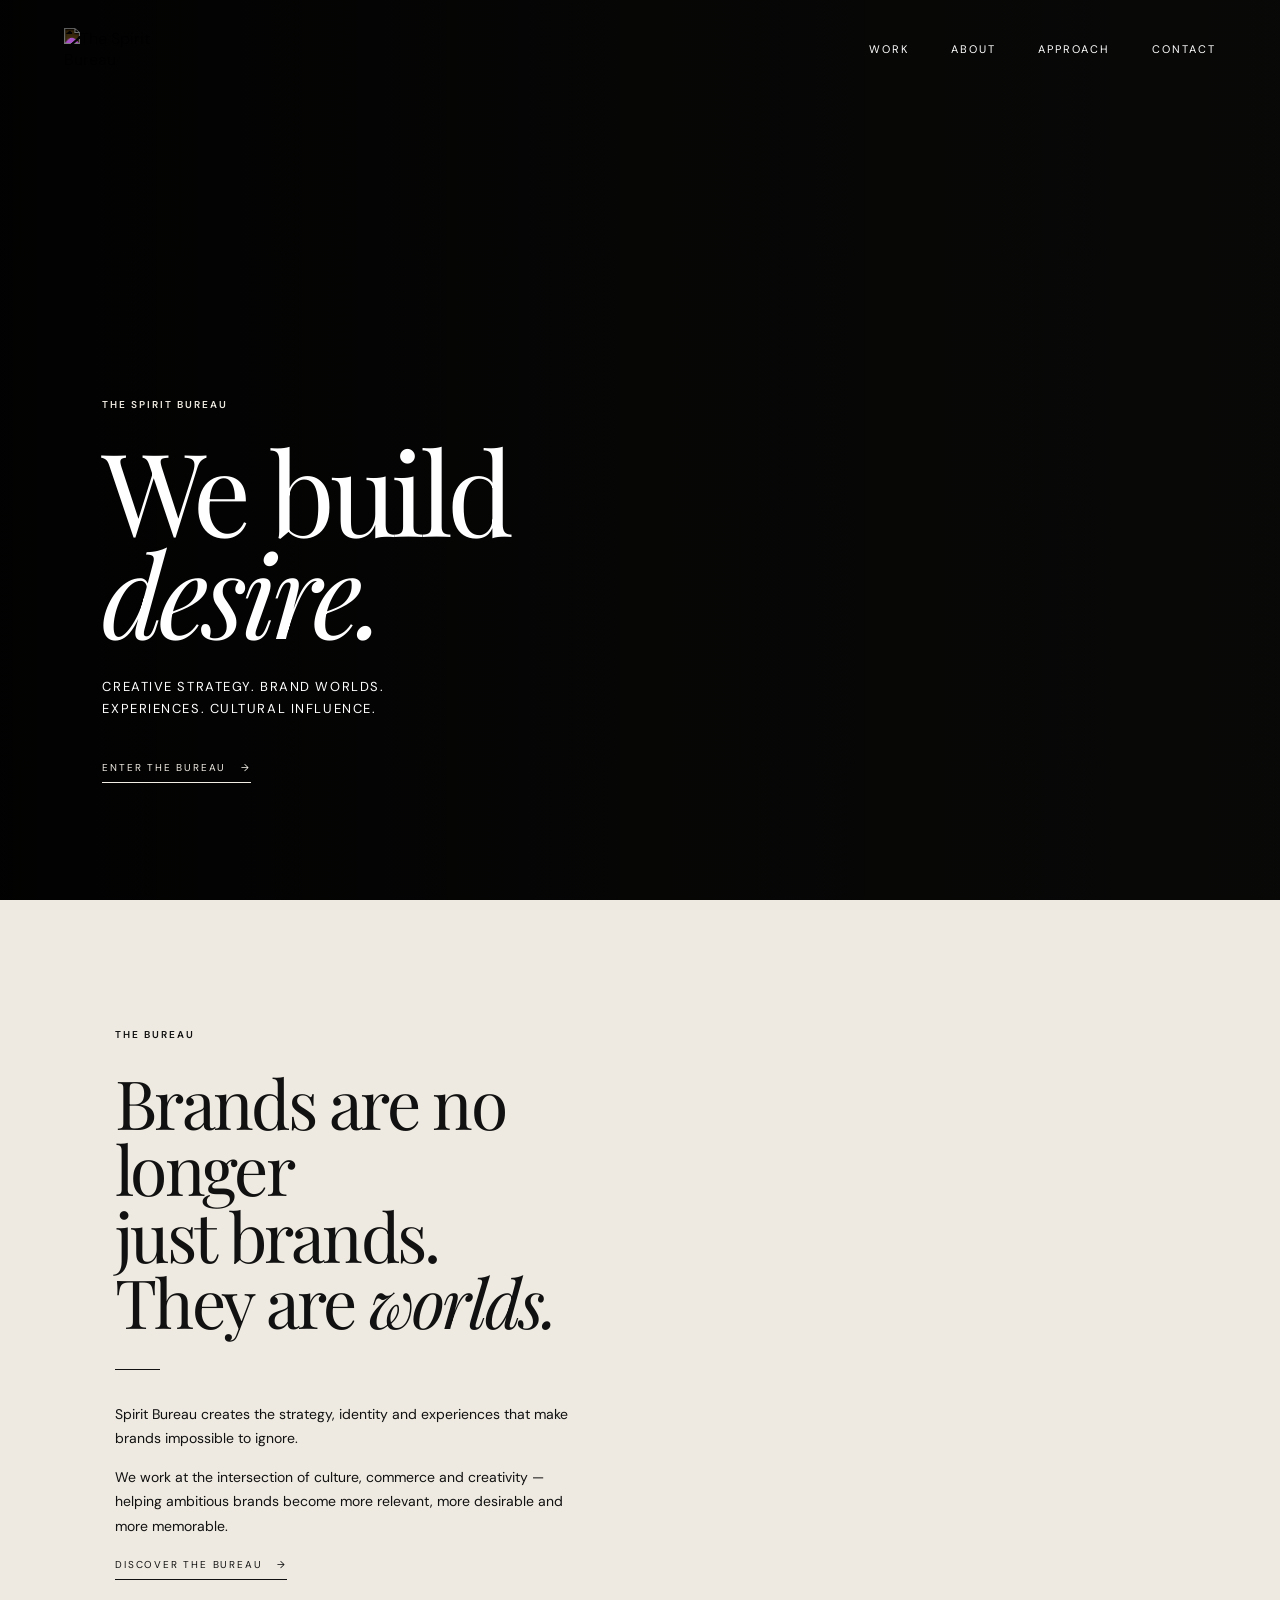
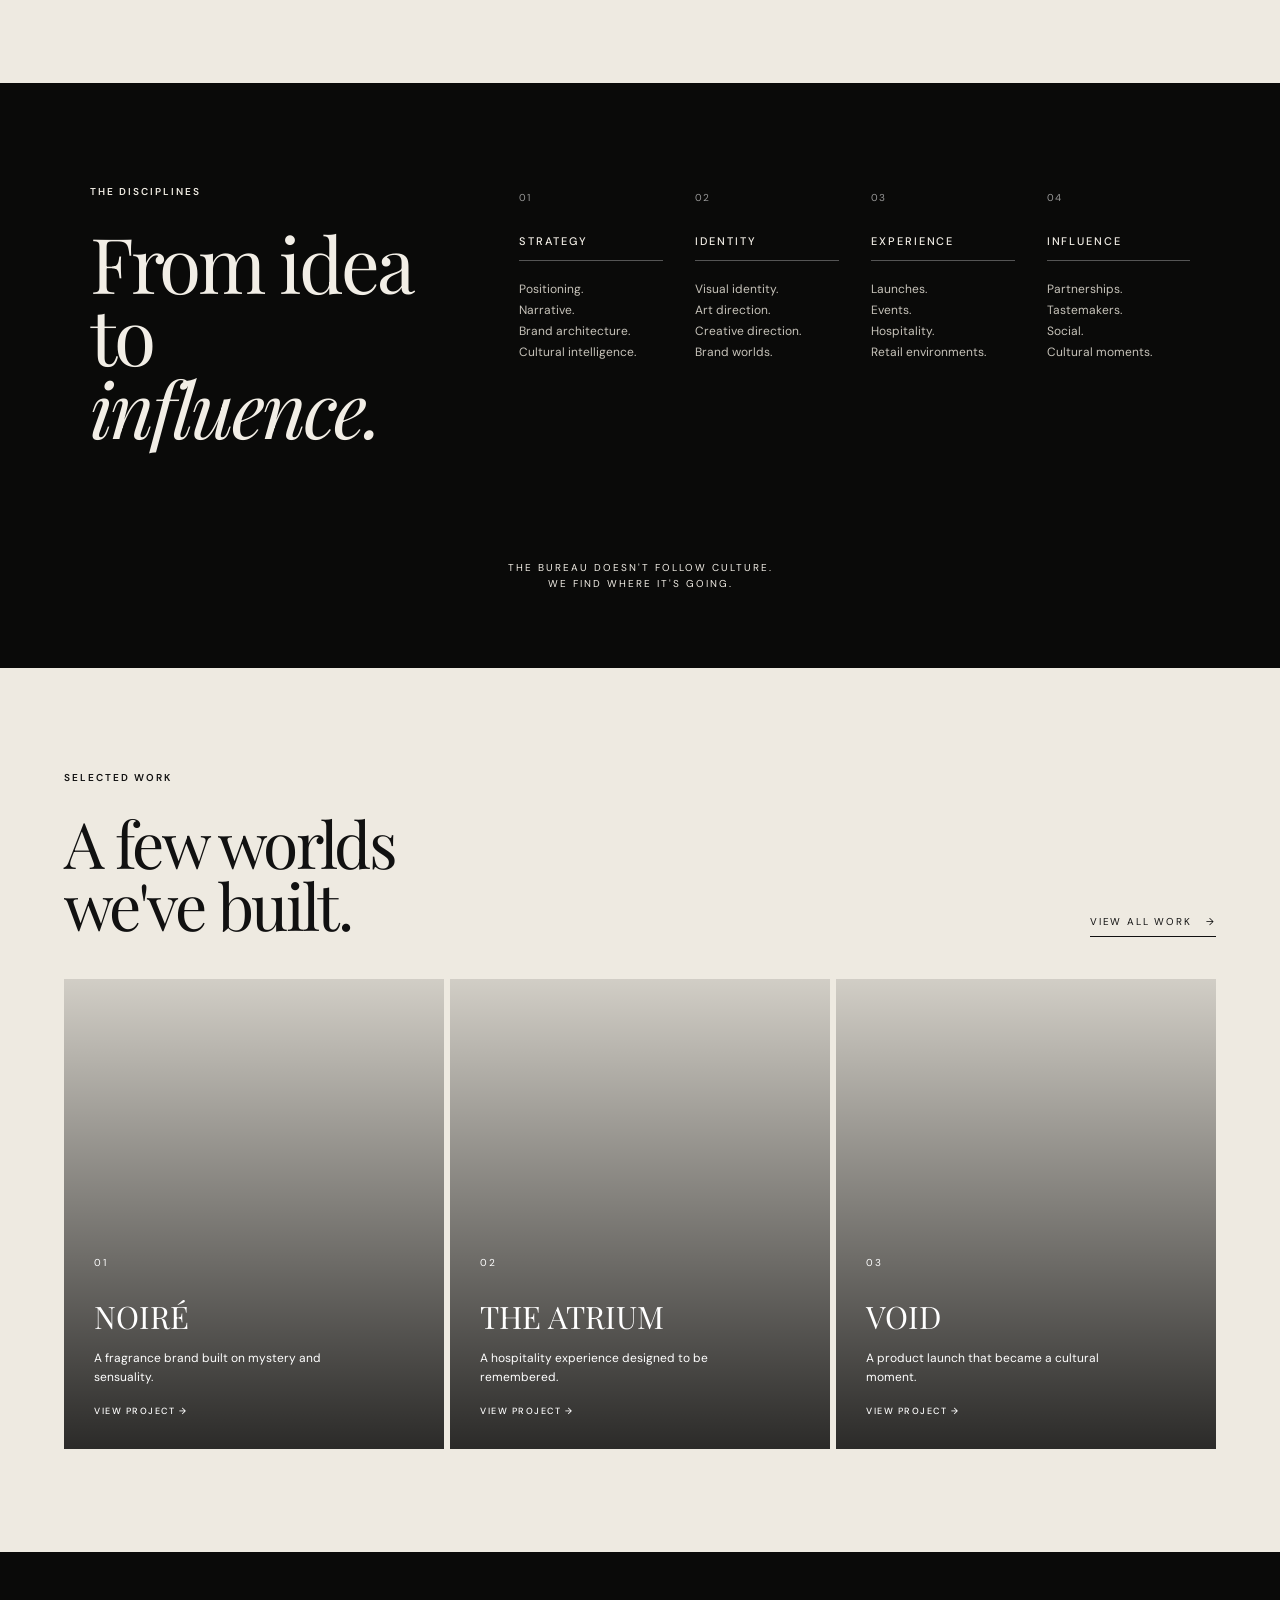
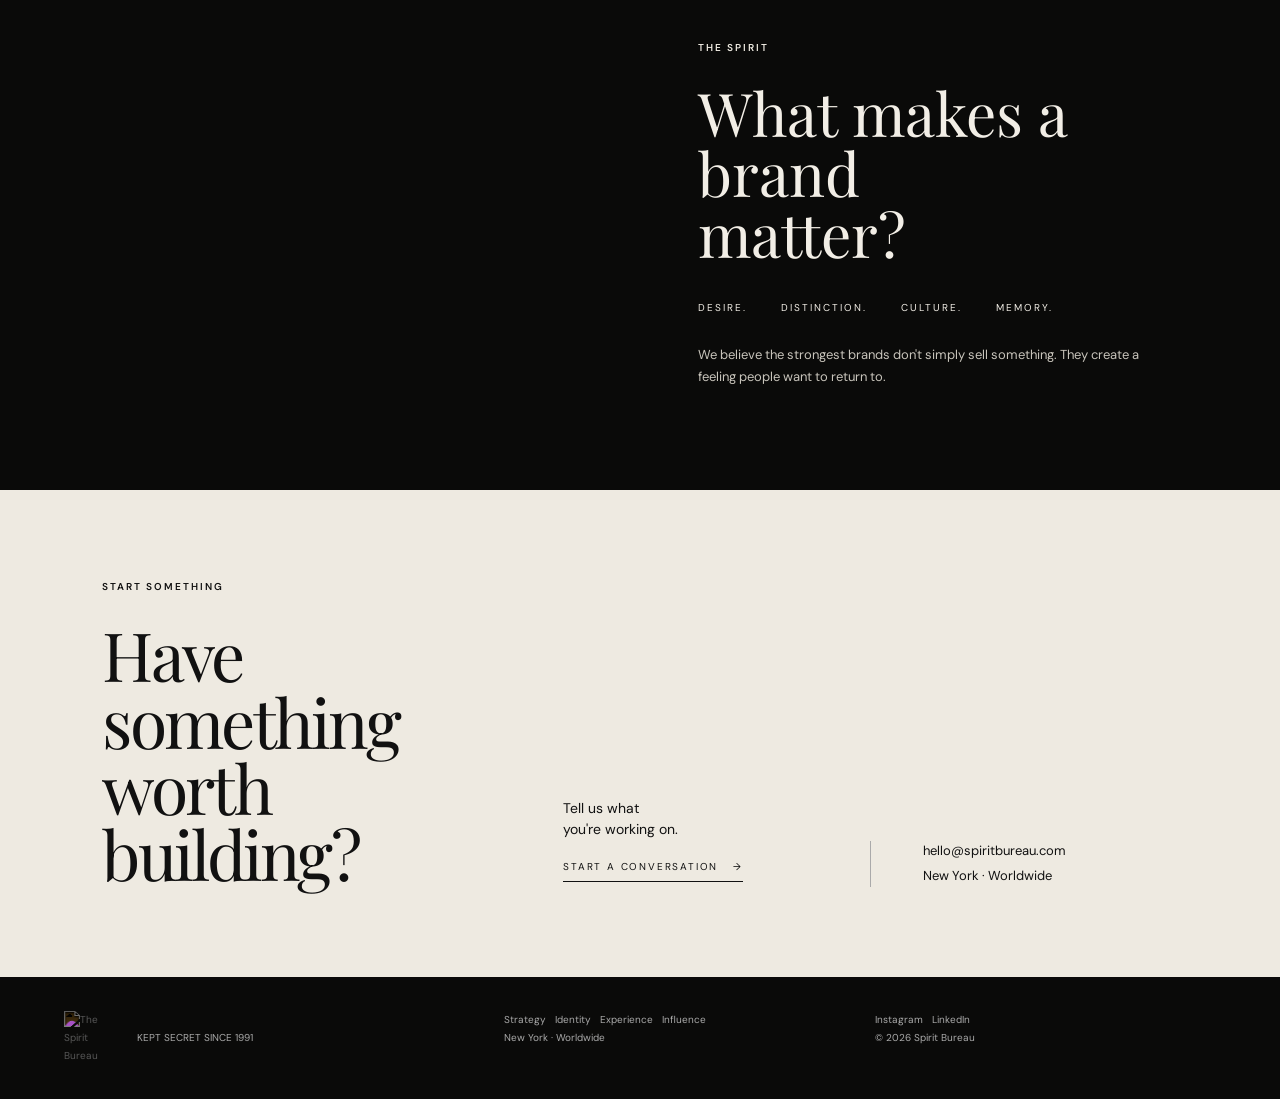
==== index.html @ 43f5c427 "Add files via upload" ====
<!DOCTYPE html>
<html lang="en">
<head>
  <meta charset="UTF-8" />
  <meta name="viewport" content="width=device-width, initial-scale=1.0" />
  <meta name="description" content="The Spirit Bureau — creative strategy, brand worlds, experiences and cultural influence." />
  <title>The Spirit Bureau — We Build Desire</title>
  <link rel="preconnect" href="https://fonts.googleapis.com">
  <link rel="preconnect" href="https://fonts.gstatic.com" crossorigin>
  <link href="https://fonts.googleapis.com/css2?family=DM+Sans:wght@400;500;600&family=Playfair+Display:ital,wght@0,400;0,500;1,400;1,500&display=swap" rel="stylesheet">
  <link rel="stylesheet" href="styles.css" />
</head>
<body>
  <header class="nav">
    <a class="brand" href="#top" aria-label="The Spirit Bureau home">
      <img src="assets/logo.png" alt="The Spirit Bureau" />
    </a>
    <button class="menu-toggle" aria-label="Open menu" aria-expanded="false">MENU</button>
    <nav class="nav-links">
      <a href="#work">WORK</a>
      <a href="#about">ABOUT</a>
      <a href="#approach">APPROACH</a>
      <a href="#contact">CONTACT</a>
    </nav>
  </header>

  <main id="top">
    <section class="hero">
      <div class="hero-image"></div>
      <div class="hero-overlay"></div>
      <div class="hero-content">
        <p class="eyebrow light">THE SPIRIT BUREAU</p>
        <h1>We build<br><em>desire.</em></h1>
        <p class="hero-copy">Creative strategy. Brand worlds.<br>Experiences. Cultural influence.</p>
        <a class="text-link light" href="#about">ENTER THE BUREAU <span>→</span></a>
      </div>
    </section>

    <section id="about" class="split-section cream">
      <div class="split-copy">
        <p class="eyebrow">THE BUREAU</p>
        <h2>Brands are no longer<br>just brands.<br>They are <em>worlds.</em></h2>
        <div class="rule"></div>
        <p>Spirit Bureau creates the strategy, identity and experiences that make brands impossible to ignore.</p>
        <p>We work at the intersection of culture, commerce and creativity — helping ambitious brands become more relevant, more desirable and more memorable.</p>
        <a class="text-link" href="#approach">DISCOVER THE BUREAU <span>→</span></a>
      </div>
      <div class="editorial-image image-chair" role="img" aria-label="Minimal luxury interior"></div>
    </section>

    <section id="approach" class="disciplines dark">
      <div class="discipline-intro">
        <p class="eyebrow light">THE DISCIPLINES</p>
        <h2>From idea<br>to <em>influence.</em></h2>
      </div>
      <div class="discipline-grid">
        <article><span>01</span><h3>STRATEGY</h3><p>Positioning.<br>Narrative.<br>Brand architecture.<br>Cultural intelligence.</p></article>
        <article><span>02</span><h3>IDENTITY</h3><p>Visual identity.<br>Art direction.<br>Creative direction.<br>Brand worlds.</p></article>
        <article><span>03</span><h3>EXPERIENCE</h3><p>Launches.<br>Events.<br>Hospitality.<br>Retail environments.</p></article>
        <article><span>04</span><h3>INFLUENCE</h3><p>Partnerships.<br>Tastemakers.<br>Social.<br>Cultural moments.</p></article>
      </div>
      <p class="discipline-footer">THE BUREAU DOESN'T FOLLOW CULTURE.<br>WE FIND WHERE IT'S GOING.</p>
    </section>

    <section id="work" class="work cream">
      <div class="section-head">
        <div>
          <p class="eyebrow">SELECTED WORK</p>
          <h2>A few worlds<br>we've built.</h2>
        </div>
        <a class="text-link" href="#contact">VIEW ALL WORK <span>→</span></a>
      </div>

      <div class="work-grid">
        <a class="project project-1" href="#contact">
          <div class="project-overlay"></div>
          <div class="project-copy"><span>01</span><h3>NOIRÉ</h3><p>A fragrance brand built on mystery and sensuality.</p><b>VIEW PROJECT →</b></div>
        </a>
        <a class="project project-2" href="#contact">
          <div class="project-overlay"></div>
          <div class="project-copy"><span>02</span><h3>THE ATRIUM</h3><p>A hospitality experience designed to be remembered.</p><b>VIEW PROJECT →</b></div>
        </a>
        <a class="project project-3" href="#contact">
          <div class="project-overlay"></div>
          <div class="project-copy"><span>03</span><h3>VOID</h3><p>A product launch that became a cultural moment.</p><b>VIEW PROJECT →</b></div>
        </a>
      </div>
    </section>

    <section class="spirit dark">
      <div class="spirit-image"></div>
      <div class="spirit-copy">
        <p class="eyebrow light">THE SPIRIT</p>
        <h2>What makes a brand<br>matter?</h2>
        <div class="values"><span>DESIRE.</span><span>DISTINCTION.</span><span>CULTURE.</span><span>MEMORY.</span></div>
        <p>We believe the strongest brands don't simply sell something. They create a feeling people want to return to.</p>
      </div>
    </section>

    <section id="contact" class="contact cream">
      <div>
        <p class="eyebrow">START SOMETHING</p>
        <h2>Have something<br>worth building?</h2>
      </div>
      <div class="contact-middle">
        <p>Tell us what<br>you're working on.</p>
        <a class="text-link" href="mailto:hello@spiritbureau.com">START A CONVERSATION <span>→</span></a>
      </div>
      <div class="contact-details">
        <a href="mailto:hello@spiritbureau.com">hello@spiritbureau.com</a>
        <p>New York · Worldwide</p>
      </div>
    </section>
  </main>

  <footer class="footer dark">
    <div class="footer-brand">
      <img src="assets/logo.png" alt="The Spirit Bureau" />
      <span>KEPT SECRET SINCE 1991</span>
    </div>
    <div>Strategy &nbsp; Identity &nbsp; Experience &nbsp; Influence<br>New York · Worldwide</div>
    <div><a href="#">Instagram</a> &nbsp; <a href="#">LinkedIn</a><br>© 2026 Spirit Bureau</div>
  </footer>

  <script src="script.js"></script>
</body>
</html>
---- styles.css ----
*{box-sizing:border-box}html{scroll-behavior:smooth}body{margin:0;background:#0a0a09;color:#111;font-family:"DM Sans",Arial,sans-serif}a{text-decoration:none;color:inherit}.cream{background:#eeeae1}.dark{background:#0a0a09;color:#f2eee6}.nav{position:absolute;z-index:10;top:0;left:0;width:100%;display:flex;align-items:center;justify-content:space-between;padding:28px 5vw;color:#fff}.brand img{width:94px;height:auto;filter:invert(1);display:block}.nav-links{display:flex;gap:42px;font-size:11px;letter-spacing:.18em}.nav-links a,.text-link{transition:opacity .25s}.nav-links a:hover,.text-link:hover{opacity:.55}.menu-toggle{display:none;background:none;border:0;color:#fff;letter-spacing:.16em}.hero{height:100vh;min-height:680px;position:relative;overflow:hidden;color:#fff}.hero-image{position:absolute;inset:0;background-image:url("https://images.unsplash.com/photo-1515372039744-b8f02a3ae446?auto=format&fit=crop&w=2400&q=85");background-size:cover;background-position:center}.hero-overlay{position:absolute;inset:0;background:linear-gradient(90deg,rgba(0,0,0,.86) 0%,rgba(0,0,0,.48) 43%,rgba(0,0,0,.18) 100%)}.hero-content{position:absolute;left:8%;bottom:13%;max-width:650px}.eyebrow{font-size:10px;letter-spacing:.2em;font-weight:600;margin:0 0 28px}.eyebrow.light{color:#eeeae1}.hero h1{font-family:"Playfair Display",Georgia,serif;font-size:clamp(72px,9vw,142px);line-height:.88;font-weight:400;letter-spacing:-.045em;margin:0 0 34px}.hero h1 em,h2 em{font-style:italic}.hero-copy{font-size:13px;line-height:1.65;letter-spacing:.12em;text-transform:uppercase;margin-bottom:36px}.text-link{display:inline-block;font-size:10px;letter-spacing:.18em;border-bottom:1px solid currentColor;padding-bottom:8px}.text-link span{margin-left:10px}.light{color:#f2eee6}.split-section{display:grid;grid-template-columns:1.08fr .92fr;min-height:680px}.split-copy{padding:10vw 9vw 8vw}.split-copy h2,.section-head h2,.contact h2{font-family:"Playfair Display",Georgia,serif;font-size:clamp(48px,5.3vw,82px);font-weight:400;line-height:.98;letter-spacing:-.04em;margin:0 0 34px}.split-copy p:not(.eyebrow){max-width:500px;font-size:14px;line-height:1.75}.rule{width:45px;height:1px;background:#111;margin:32px 0}.editorial-image{min-height:500px}.image-chair{background:url("https://images.unsplash.com/photo-1538688525198-9b88f6f53126?auto=format&fit=crop&w=1800&q=85") center/cover}.disciplines{padding:8vw 7vw 6vw;display:grid;grid-template-columns:1.05fr 2fr;gap:6vw}.discipline-intro h2{font-family:"Playfair Display",Georgia,serif;font-weight:400;font-size:clamp(52px,6vw,88px);line-height:.94;letter-spacing:-.04em;margin:0}.discipline-grid{display:grid;grid-template-columns:repeat(4,1fr);gap:32px}.discipline-grid article span{font-size:10px;letter-spacing:.15em;color:#999}.discipline-grid h3{font-size:11px;font-weight:500;letter-spacing:.18em;margin:28px 0 18px;padding-bottom:12px;border-bottom:1px solid #555}.discipline-grid p{font-size:12px;line-height:1.75;color:#c7c3ba}.discipline-footer{grid-column:1/-1;text-align:center;font-size:10px;letter-spacing:.2em;line-height:1.6;margin:40px 0 0}.work{padding:8vw 5vw}.section-head{display:flex;justify-content:space-between;align-items:flex-end;margin-bottom:42px}.section-head h2{font-size:clamp(48px,5vw,76px);margin:0}.work-grid{display:grid;grid-template-columns:repeat(3,1fr);gap:6px}.project{height:470px;position:relative;overflow:hidden;background-size:cover;background-position:center;color:#fff}.project-1{background-image:url("https://images.unsplash.com/photo-1547887538-e3a2f32cb1cc?auto=format&fit=crop&w=1600&q=85")}.project-2{background-image:url("https://images.unsplash.com/photo-1600607687920-4e2a09cf159d?auto=format&fit=crop&w=1600&q=85")}.project-3{background-image:url("https://images.unsplash.com/photo-1542291026-7eec264c27ff?auto=format&fit=crop&w=1600&q=85")}.project-overlay{position:absolute;inset:0;background:linear-gradient(180deg,rgba(0,0,0,.12),rgba(0,0,0,.82));transition:background .35s}.project:hover .project-overlay{background:rgba(0,0,0,.58)}.project-copy{position:absolute;inset:auto 30px 30px}.project-copy span{font-size:10px;letter-spacing:.15em}.project-copy h3{font-family:"Playfair Display",Georgia,serif;font-size:31px;font-weight:400;margin:24px 0 8px}.project-copy p{font-size:12px;line-height:1.55;max-width:240px}.project-copy b{font-size:9px;letter-spacing:.17em;font-weight:500}.spirit{position:relative;min-height:510px;overflow:hidden;display:grid;grid-template-columns:1fr 1.15fr;align-items:center}.spirit-image{position:absolute;inset:0 55% 0 0;background:url("https://images.unsplash.com/photo-1506794778202-cad84cf45f1d?auto=format&fit=crop&w=1500&q=85") center/cover;filter:grayscale(1)}.spirit-copy{grid-column:2;padding:7vw 8vw}.spirit-copy h2{font-family:"Playfair Display",Georgia,serif;font-weight:400;font-size:clamp(44px,4.7vw,72px);line-height:1;margin:0 0 38px}.values{display:flex;gap:34px;flex-wrap:wrap;font-size:10px;letter-spacing:.2em;margin-bottom:30px}.spirit-copy>p:last-child{font-size:13px;line-height:1.7;max-width:600px;color:#c8c4bb}.contact{display:grid;grid-template-columns:1.25fr .75fr 1fr;gap:6vw;padding:7vw 8vw;align-items:end}.contact h2{margin:0}.contact-middle{padding-bottom:5px}.contact-middle p{font-size:14px;line-height:1.5}.contact-details{border-left:1px solid #aaa;padding-left:4vw;font-size:13px;line-height:1.6}.contact-details p{margin:4px 0 0}.footer{padding:34px 5vw;display:grid;grid-template-columns:1.2fr 1fr 1fr;gap:30px;font-size:10px;line-height:1.8;color:#aaa}.footer-brand{display:flex;align-items:center;gap:18px}.footer-brand img{width:55px;filter:invert(1)}.footer a{color:#aaa}.menu-toggle{cursor:pointer}@media(max-width:900px){.nav{padding:20px 6vw}.nav-links{display:none;position:absolute;top:76px;right:6vw;flex-direction:column;gap:22px;background:#0a0a09;padding:24px 28px}.nav-links.open{display:flex}.menu-toggle{display:block}.split-section{grid-template-columns:1fr}.editorial-image{min-height:480px}.disciplines{grid-template-columns:1fr}.discipline-grid{grid-template-columns:repeat(2,1fr)}.work-grid{grid-template-columns:1fr}.project{height:520px}.spirit{grid-template-columns:1fr;min-height:650px}.spirit-image{inset:0;opacity:.35}.spirit-copy{grid-column:1;position:relative;padding:14vw 8vw}.contact{grid-template-columns:1fr;gap:36px}.contact-details{border-left:0;border-top:1px solid #aaa;padding:24px 0 0}.footer{grid-template-columns:1fr}.footer-brand{margin-bottom:10px}}@media(max-width:560px){.hero{min-height:650px}.hero-content{left:7%;right:7%;bottom:10%}.hero h1{font-size:68px}.split-copy,.work,.disciplines,.contact{padding-left:7%;padding-right:7%}.discipline-grid{grid-template-columns:1fr 1fr;gap:20px}.values{gap:18px}.section-head{display:block}.section-head .text-link{margin-top:25px}}
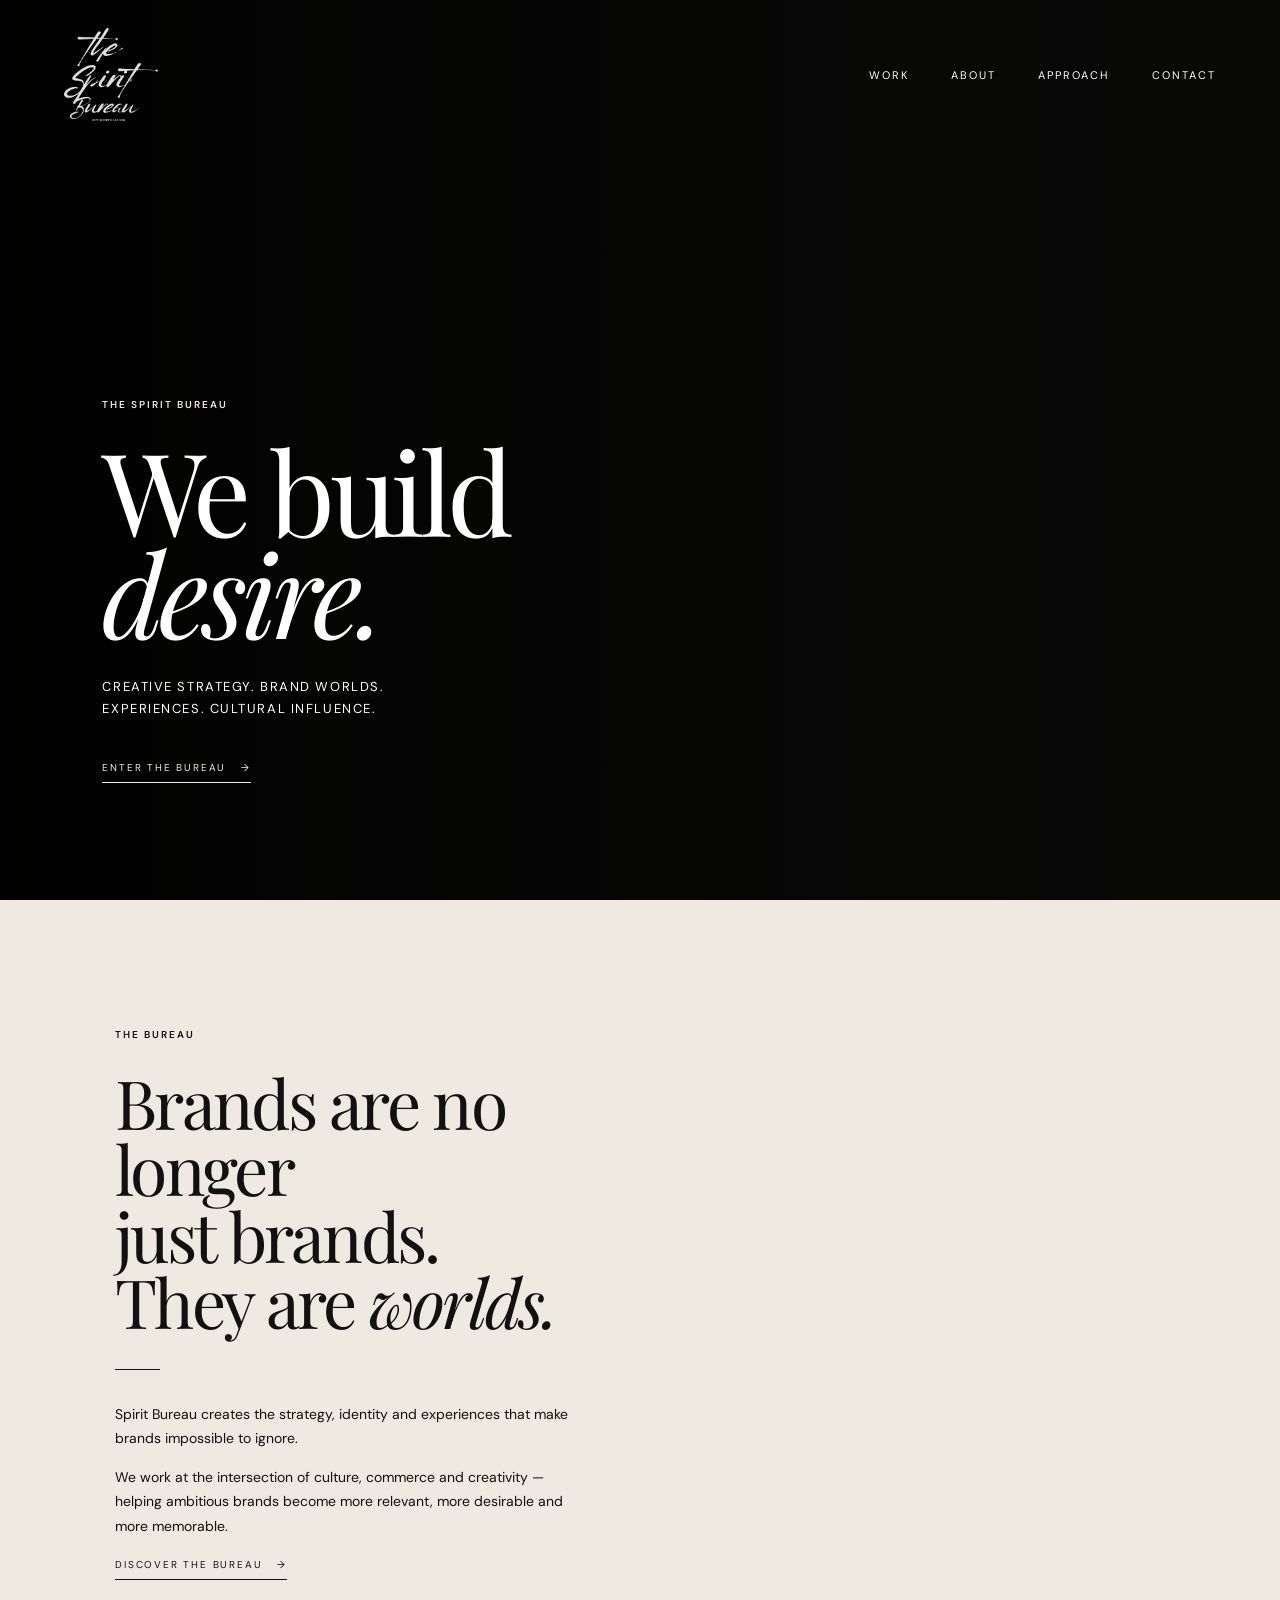
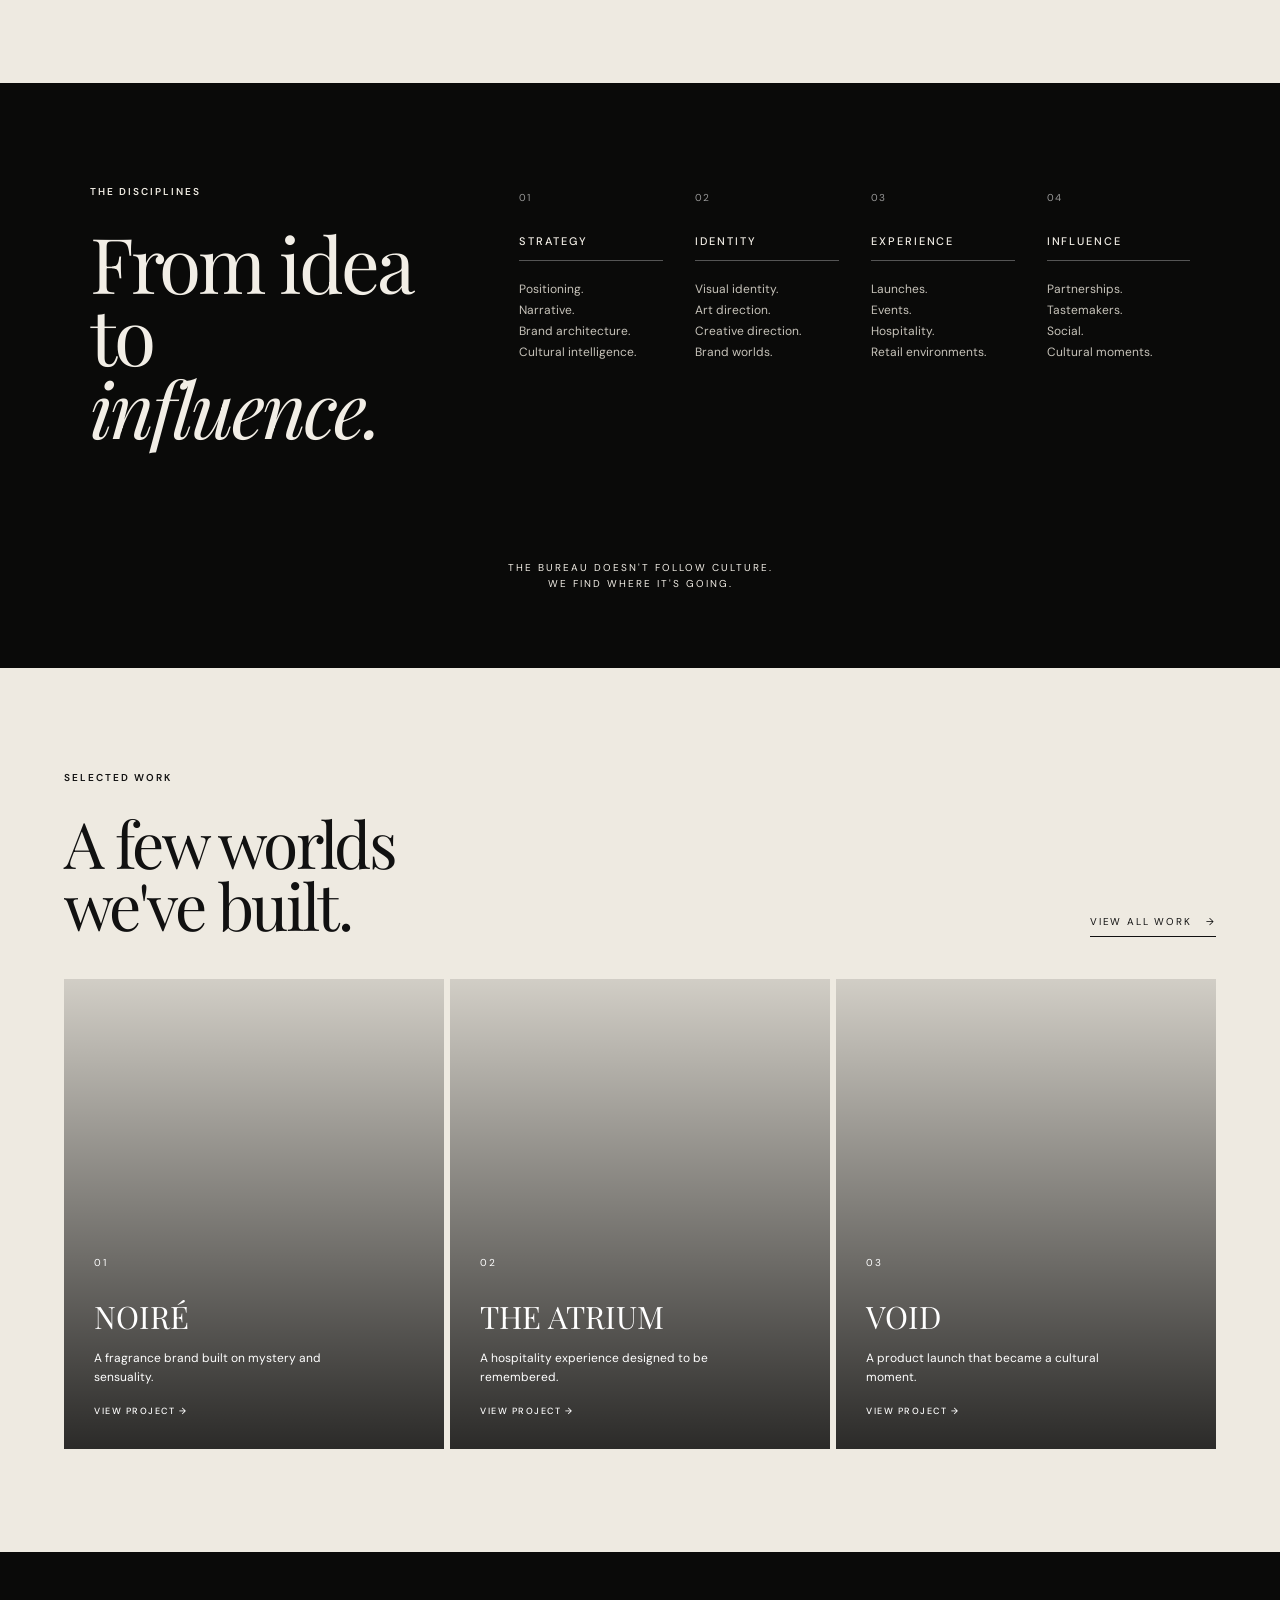
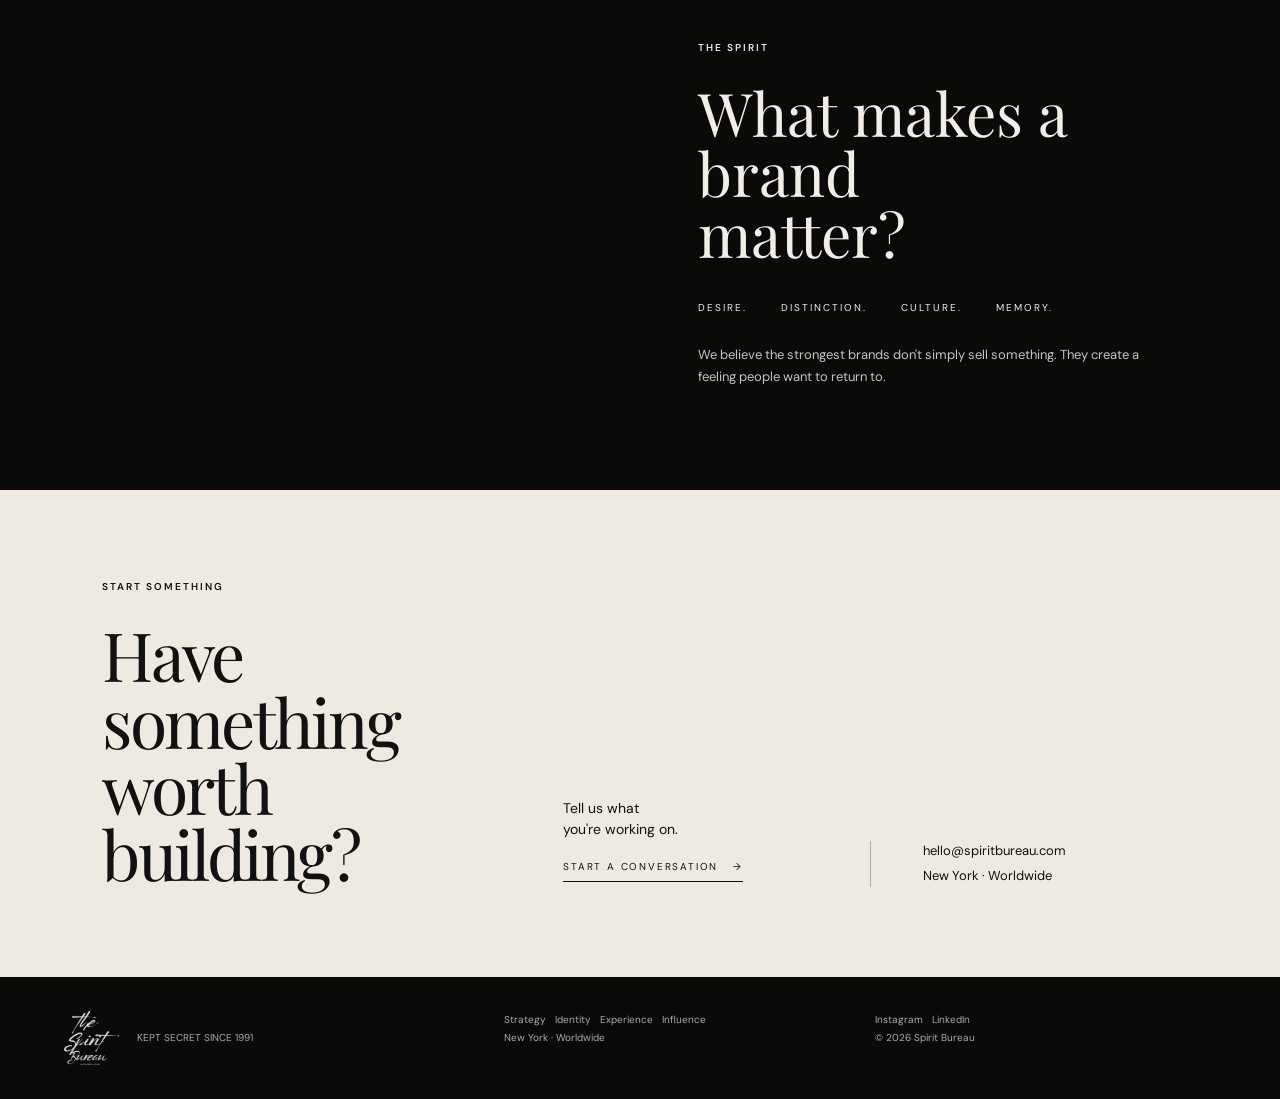
==== commit 328798e3: "Add files via upload" ====
--- a/index.html
+++ b/index.html
@@ -13,7 +13,7 @@
 <body>
   <header class="nav">
     <a class="brand" href="#top" aria-label="The Spirit Bureau home">
-      <img src="assets/logo.png" alt="The Spirit Bureau" />
+      <img src="logo.png" alt="The Spirit Bureau" />
     </a>
     <button class="menu-toggle" aria-label="Open menu" aria-expanded="false">MENU</button>
     <nav class="nav-links">
@@ -115,7 +115,7 @@
 
   <footer class="footer dark">
     <div class="footer-brand">
-      <img src="assets/logo.png" alt="The Spirit Bureau" />
+      <img src="logo.png" alt="The Spirit Bureau" />
       <span>KEPT SECRET SINCE 1991</span>
     </div>
     <div>Strategy &nbsp; Identity &nbsp; Experience &nbsp; Influence<br>New York · Worldwide</div>
--- a/styles.css
+++ b/styles.css
@@ -1 +1 @@
-*{box-sizing:border-box}html{scroll-behavior:smooth}body{margin:0;background:#0a0a09;color:#111;font-family:"DM Sans",Arial,sans-serif}a{text-decoration:none;color:inherit}.cream{background:#eeeae1}.dark{background:#0a0a09;color:#f2eee6}.nav{position:absolute;z-index:10;top:0;left:0;width:100%;display:flex;align-items:center;justify-content:space-between;padding:28px 5vw;color:#fff}.brand img{width:94px;height:auto;filter:invert(1);display:block}.nav-links{display:flex;gap:42px;font-size:11px;letter-spacing:.18em}.nav-links a,.text-link{transition:opacity .25s}.nav-links a:hover,.text-link:hover{opacity:.55}.menu-toggle{display:none;background:none;border:0;color:#fff;letter-spacing:.16em}.hero{height:100vh;min-height:680px;position:relative;overflow:hidden;color:#fff}.hero-image{position:absolute;inset:0;background-image:url("https://images.unsplash.com/photo-1515372039744-b8f02a3ae446?auto=format&fit=crop&w=2400&q=85");background-size:cover;background-position:center}.hero-overlay{position:absolute;inset:0;background:linear-gradient(90deg,rgba(0,0,0,.86) 0%,rgba(0,0,0,.48) 43%,rgba(0,0,0,.18) 100%)}.hero-content{position:absolute;left:8%;bottom:13%;max-width:650px}.eyebrow{font-size:10px;letter-spacing:.2em;font-weight:600;margin:0 0 28px}.eyebrow.light{color:#eeeae1}.hero h1{font-family:"Playfair Display",Georgia,serif;font-size:clamp(72px,9vw,142px);line-height:.88;font-weight:400;letter-spacing:-.045em;margin:0 0 34px}.hero h1 em,h2 em{font-style:italic}.hero-copy{font-size:13px;line-height:1.65;letter-spacing:.12em;text-transform:uppercase;margin-bottom:36px}.text-link{display:inline-block;font-size:10px;letter-spacing:.18em;border-bottom:1px solid currentColor;padding-bottom:8px}.text-link span{margin-left:10px}.light{color:#f2eee6}.split-section{display:grid;grid-template-columns:1.08fr .92fr;min-height:680px}.split-copy{padding:10vw 9vw 8vw}.split-copy h2,.section-head h2,.contact h2{font-family:"Playfair Display",Georgia,serif;font-size:clamp(48px,5.3vw,82px);font-weight:400;line-height:.98;letter-spacing:-.04em;margin:0 0 34px}.split-copy p:not(.eyebrow){max-width:500px;font-size:14px;line-height:1.75}.rule{width:45px;height:1px;background:#111;margin:32px 0}.editorial-image{min-height:500px}.image-chair{background:url("https://images.unsplash.com/photo-1538688525198-9b88f6f53126?auto=format&fit=crop&w=1800&q=85") center/cover}.disciplines{padding:8vw 7vw 6vw;display:grid;grid-template-columns:1.05fr 2fr;gap:6vw}.discipline-intro h2{font-family:"Playfair Display",Georgia,serif;font-weight:400;font-size:clamp(52px,6vw,88px);line-height:.94;letter-spacing:-.04em;margin:0}.discipline-grid{display:grid;grid-template-columns:repeat(4,1fr);gap:32px}.discipline-grid article span{font-size:10px;letter-spacing:.15em;color:#999}.discipline-grid h3{font-size:11px;font-weight:500;letter-spacing:.18em;margin:28px 0 18px;padding-bottom:12px;border-bottom:1px solid #555}.discipline-grid p{font-size:12px;line-height:1.75;color:#c7c3ba}.discipline-footer{grid-column:1/-1;text-align:center;font-size:10px;letter-spacing:.2em;line-height:1.6;margin:40px 0 0}.work{padding:8vw 5vw}.section-head{display:flex;justify-content:space-between;align-items:flex-end;margin-bottom:42px}.section-head h2{font-size:clamp(48px,5vw,76px);margin:0}.work-grid{display:grid;grid-template-columns:repeat(3,1fr);gap:6px}.project{height:470px;position:relative;overflow:hidden;background-size:cover;background-position:center;color:#fff}.project-1{background-image:url("https://images.unsplash.com/photo-1547887538-e3a2f32cb1cc?auto=format&fit=crop&w=1600&q=85")}.project-2{background-image:url("https://images.unsplash.com/photo-1600607687920-4e2a09cf159d?auto=format&fit=crop&w=1600&q=85")}.project-3{background-image:url("https://images.unsplash.com/photo-1542291026-7eec264c27ff?auto=format&fit=crop&w=1600&q=85")}.project-overlay{position:absolute;inset:0;background:linear-gradient(180deg,rgba(0,0,0,.12),rgba(0,0,0,.82));transition:background .35s}.project:hover .project-overlay{background:rgba(0,0,0,.58)}.project-copy{position:absolute;inset:auto 30px 30px}.project-copy span{font-size:10px;letter-spacing:.15em}.project-copy h3{font-family:"Playfair Display",Georgia,serif;font-size:31px;font-weight:400;margin:24px 0 8px}.project-copy p{font-size:12px;line-height:1.55;max-width:240px}.project-copy b{font-size:9px;letter-spacing:.17em;font-weight:500}.spirit{position:relative;min-height:510px;overflow:hidden;display:grid;grid-template-columns:1fr 1.15fr;align-items:center}.spirit-image{position:absolute;inset:0 55% 0 0;background:url("https://images.unsplash.com/photo-1506794778202-cad84cf45f1d?auto=format&fit=crop&w=1500&q=85") center/cover;filter:grayscale(1)}.spirit-copy{grid-column:2;padding:7vw 8vw}.spirit-copy h2{font-family:"Playfair Display",Georgia,serif;font-weight:400;font-size:clamp(44px,4.7vw,72px);line-height:1;margin:0 0 38px}.values{display:flex;gap:34px;flex-wrap:wrap;font-size:10px;letter-spacing:.2em;margin-bottom:30px}.spirit-copy>p:last-child{font-size:13px;line-height:1.7;max-width:600px;color:#c8c4bb}.contact{display:grid;grid-template-columns:1.25fr .75fr 1fr;gap:6vw;padding:7vw 8vw;align-items:end}.contact h2{margin:0}.contact-middle{padding-bottom:5px}.contact-middle p{font-size:14px;line-height:1.5}.contact-details{border-left:1px solid #aaa;padding-left:4vw;font-size:13px;line-height:1.6}.contact-details p{margin:4px 0 0}.footer{padding:34px 5vw;display:grid;grid-template-columns:1.2fr 1fr 1fr;gap:30px;font-size:10px;line-height:1.8;color:#aaa}.footer-brand{display:flex;align-items:center;gap:18px}.footer-brand img{width:55px;filter:invert(1)}.footer a{color:#aaa}.menu-toggle{cursor:pointer}@media(max-width:900px){.nav{padding:20px 6vw}.nav-links{display:none;position:absolute;top:76px;right:6vw;flex-direction:column;gap:22px;background:#0a0a09;padding:24px 28px}.nav-links.open{display:flex}.menu-toggle{display:block}.split-section{grid-template-columns:1fr}.editorial-image{min-height:480px}.disciplines{grid-template-columns:1fr}.discipline-grid{grid-template-columns:repeat(2,1fr)}.work-grid{grid-template-columns:1fr}.project{height:520px}.spirit{grid-template-columns:1fr;min-height:650px}.spirit-image{inset:0;opacity:.35}.spirit-copy{grid-column:1;position:relative;padding:14vw 8vw}.contact{grid-template-columns:1fr;gap:36px}.contact-details{border-left:0;border-top:1px solid #aaa;padding:24px 0 0}.footer{grid-template-columns:1fr}.footer-brand{margin-bottom:10px}}@media(max-width:560px){.hero{min-height:650px}.hero-content{left:7%;right:7%;bottom:10%}.hero h1{font-size:68px}.split-copy,.work,.disciplines,.contact{padding-left:7%;padding-right:7%}.discipline-grid{grid-template-columns:1fr 1fr;gap:20px}.values{gap:18px}.section-head{display:block}.section-head .text-link{margin-top:25px}}
+*{box-sizing:border-box}html{scroll-behavior:smooth}body{margin:0;background:#0a0a09;color:#111;font-family:"DM Sans",Arial,sans-serif}a{text-decoration:none;color:inherit}.cream{background:#eeeae1}.dark{background:#0a0a09;color:#f2eee6}.nav{position:absolute;z-index:10;top:0;left:0;width:100%;display:flex;align-items:center;justify-content:space-between;padding:28px 5vw;color:#fff}.brand img{width:94px;height:auto;filter:invert(1);display:block}.nav-links{display:flex;gap:42px;font-size:11px;letter-spacing:.18em}.nav-links a,.text-link{transition:opacity .25s}.nav-links a:hover,.text-link:hover{opacity:.55}.menu-toggle{display:none;background:none;border:0;color:#fff;letter-spacing:.16em}.hero{height:100vh;min-height:680px;position:relative;overflow:hidden;color:#fff}.hero-image{position:absolute;inset:0;background-image:url("assets/hero.jpg");background-size:cover;background-position:center}.hero-overlay{position:absolute;inset:0;background:linear-gradient(90deg,rgba(0,0,0,.86) 0%,rgba(0,0,0,.48) 43%,rgba(0,0,0,.18) 100%)}.hero-content{position:absolute;left:8%;bottom:13%;max-width:650px}.eyebrow{font-size:10px;letter-spacing:.2em;font-weight:600;margin:0 0 28px}.eyebrow.light{color:#eeeae1}.hero h1{font-family:"Playfair Display",Georgia,serif;font-size:clamp(72px,9vw,142px);line-height:.88;font-weight:400;letter-spacing:-.045em;margin:0 0 34px}.hero h1 em,h2 em{font-style:italic}.hero-copy{font-size:13px;line-height:1.65;letter-spacing:.12em;text-transform:uppercase;margin-bottom:36px}.text-link{display:inline-block;font-size:10px;letter-spacing:.18em;border-bottom:1px solid currentColor;padding-bottom:8px}.text-link span{margin-left:10px}.light{color:#f2eee6}.split-section{display:grid;grid-template-columns:1.08fr .92fr;min-height:680px}.split-copy{padding:10vw 9vw 8vw}.split-copy h2,.section-head h2,.contact h2{font-family:"Playfair Display",Georgia,serif;font-size:clamp(48px,5.3vw,82px);font-weight:400;line-height:.98;letter-spacing:-.04em;margin:0 0 34px}.split-copy p:not(.eyebrow){max-width:500px;font-size:14px;line-height:1.75}.rule{width:45px;height:1px;background:#111;margin:32px 0}.editorial-image{min-height:500px}.image-chair{background:url("assets/chair.jpg") center/cover}.disciplines{padding:8vw 7vw 6vw;display:grid;grid-template-columns:1.05fr 2fr;gap:6vw}.discipline-intro h2{font-family:"Playfair Display",Georgia,serif;font-weight:400;font-size:clamp(52px,6vw,88px);line-height:.94;letter-spacing:-.04em;margin:0}.discipline-grid{display:grid;grid-template-columns:repeat(4,1fr);gap:32px}.discipline-grid article span{font-size:10px;letter-spacing:.15em;color:#999}.discipline-grid h3{font-size:11px;font-weight:500;letter-spacing:.18em;margin:28px 0 18px;padding-bottom:12px;border-bottom:1px solid #555}.discipline-grid p{font-size:12px;line-height:1.75;color:#c7c3ba}.discipline-footer{grid-column:1/-1;text-align:center;font-size:10px;letter-spacing:.2em;line-height:1.6;margin:40px 0 0}.work{padding:8vw 5vw}.section-head{display:flex;justify-content:space-between;align-items:flex-end;margin-bottom:42px}.section-head h2{font-size:clamp(48px,5vw,76px);margin:0}.work-grid{display:grid;grid-template-columns:repeat(3,1fr);gap:6px}.project{height:470px;position:relative;overflow:hidden;background-size:cover;background-position:center;color:#fff}.project-1{background-image:url("assets/noire.jpg")}.project-2{background-image:url("assets/atrium.jpg")}.project-3{background-image:url("assets/void.jpg")}.project-overlay{position:absolute;inset:0;background:linear-gradient(180deg,rgba(0,0,0,.12),rgba(0,0,0,.82));transition:background .35s}.project:hover .project-overlay{background:rgba(0,0,0,.58)}.project-copy{position:absolute;inset:auto 30px 30px}.project-copy span{font-size:10px;letter-spacing:.15em}.project-copy h3{font-family:"Playfair Display",Georgia,serif;font-size:31px;font-weight:400;margin:24px 0 8px}.project-copy p{font-size:12px;line-height:1.55;max-width:240px}.project-copy b{font-size:9px;letter-spacing:.17em;font-weight:500}.spirit{position:relative;min-height:510px;overflow:hidden;display:grid;grid-template-columns:1fr 1.15fr;align-items:center}.spirit-image{position:absolute;inset:0 55% 0 0;background:url("assets/spirit.jpg") center/cover;filter:grayscale(1)}.spirit-copy{grid-column:2;padding:7vw 8vw}.spirit-copy h2{font-family:"Playfair Display",Georgia,serif;font-weight:400;font-size:clamp(44px,4.7vw,72px);line-height:1;margin:0 0 38px}.values{display:flex;gap:34px;flex-wrap:wrap;font-size:10px;letter-spacing:.2em;margin-bottom:30px}.spirit-copy>p:last-child{font-size:13px;line-height:1.7;max-width:600px;color:#c8c4bb}.contact{display:grid;grid-template-columns:1.25fr .75fr 1fr;gap:6vw;padding:7vw 8vw;align-items:end}.contact h2{margin:0}.contact-middle{padding-bottom:5px}.contact-middle p{font-size:14px;line-height:1.5}.contact-details{border-left:1px solid #aaa;padding-left:4vw;font-size:13px;line-height:1.6}.contact-details p{margin:4px 0 0}.footer{padding:34px 5vw;display:grid;grid-template-columns:1.2fr 1fr 1fr;gap:30px;font-size:10px;line-height:1.8;color:#aaa}.footer-brand{display:flex;align-items:center;gap:18px}.footer-brand img{width:55px;filter:invert(1)}.footer a{color:#aaa}.menu-toggle{cursor:pointer}@media(max-width:900px){.nav{padding:20px 6vw}.nav-links{display:none;position:absolute;top:76px;right:6vw;flex-direction:column;gap:22px;background:#0a0a09;padding:24px 28px}.nav-links.open{display:flex}.menu-toggle{display:block}.split-section{grid-template-columns:1fr}.editorial-image{min-height:480px}.disciplines{grid-template-columns:1fr}.discipline-grid{grid-template-columns:repeat(2,1fr)}.work-grid{grid-template-columns:1fr}.project{height:520px}.spirit{grid-template-columns:1fr;min-height:650px}.spirit-image{inset:0;opacity:.35}.spirit-copy{grid-column:1;position:relative;padding:14vw 8vw}.contact{grid-template-columns:1fr;gap:36px}.contact-details{border-left:0;border-top:1px solid #aaa;padding:24px 0 0}.footer{grid-template-columns:1fr}.footer-brand{margin-bottom:10px}}@media(max-width:560px){.hero{min-height:650px}.hero-content{left:7%;right:7%;bottom:10%}.hero h1{font-size:68px}.split-copy,.work,.disciplines,.contact{padding-left:7%;padding-right:7%}.discipline-grid{grid-template-columns:1fr 1fr;gap:20px}.values{gap:18px}.section-head{display:block}.section-head .text-link{margin-top:25px}}
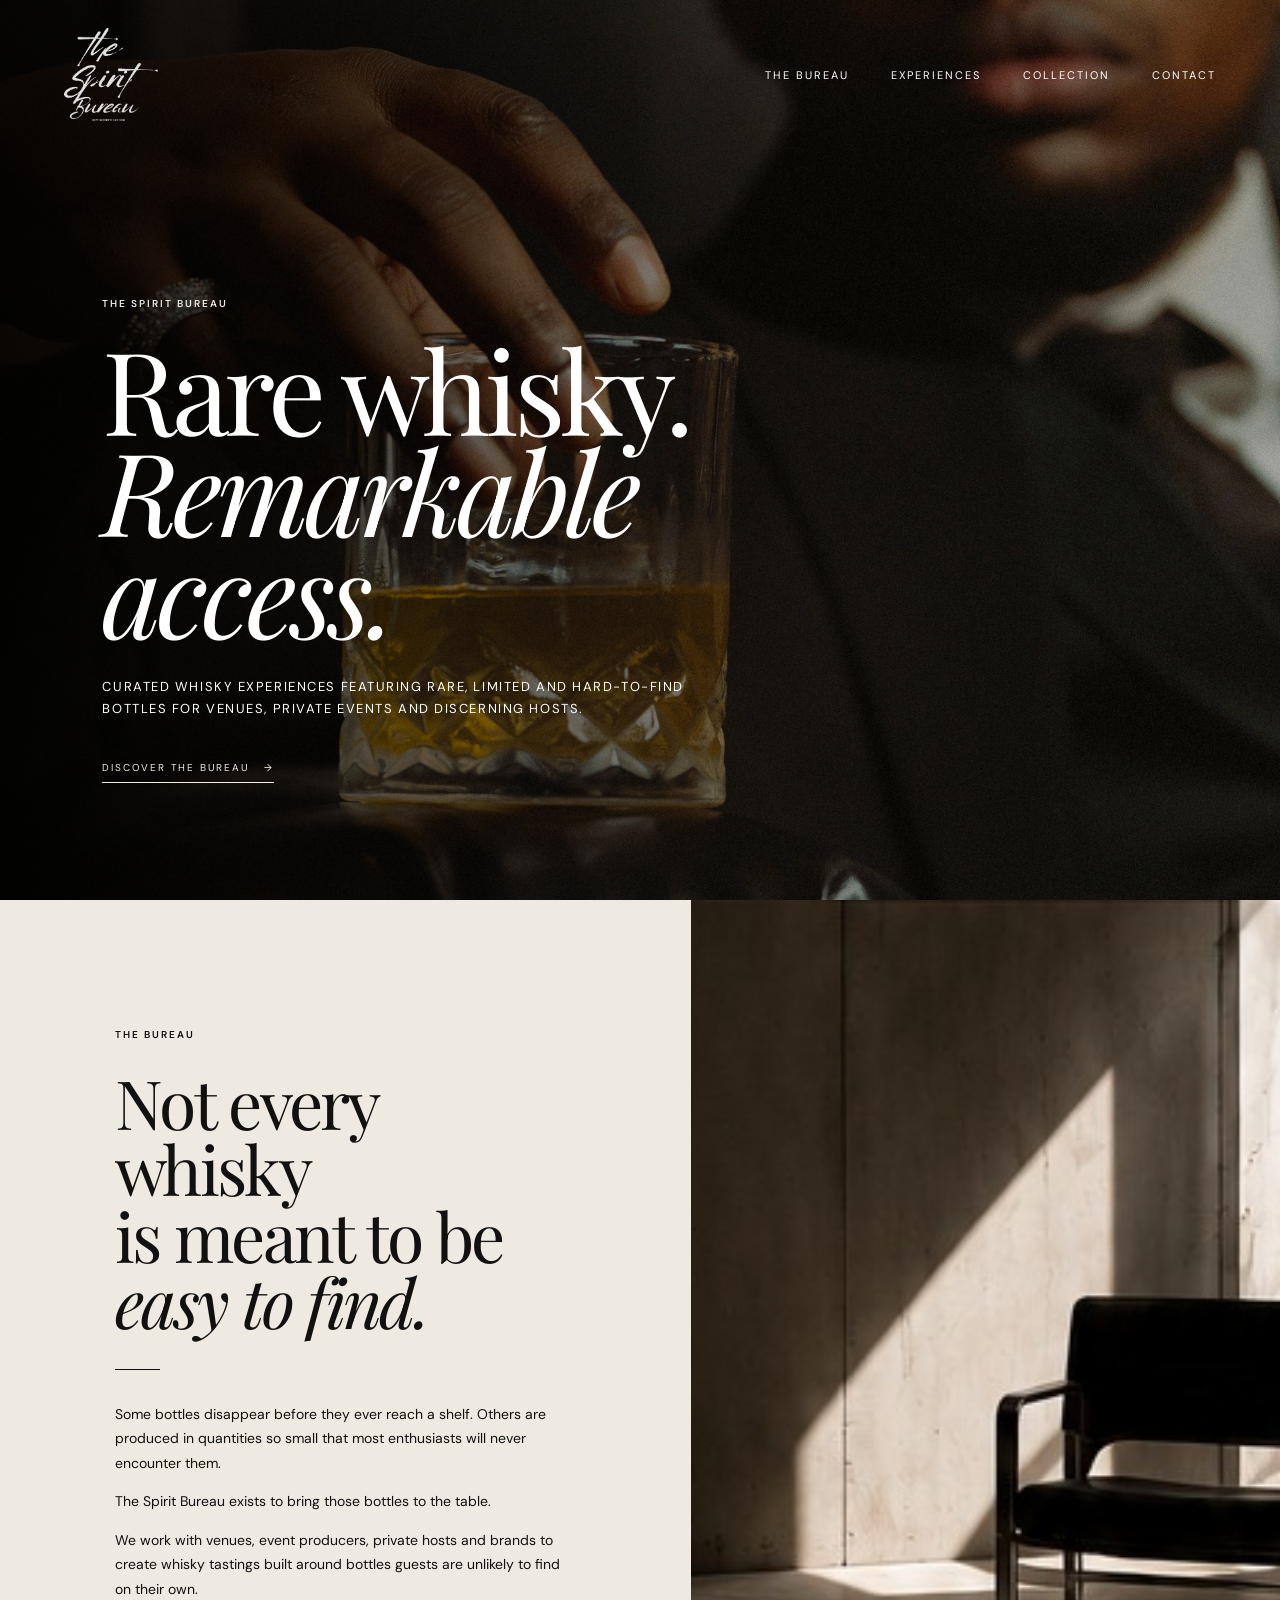
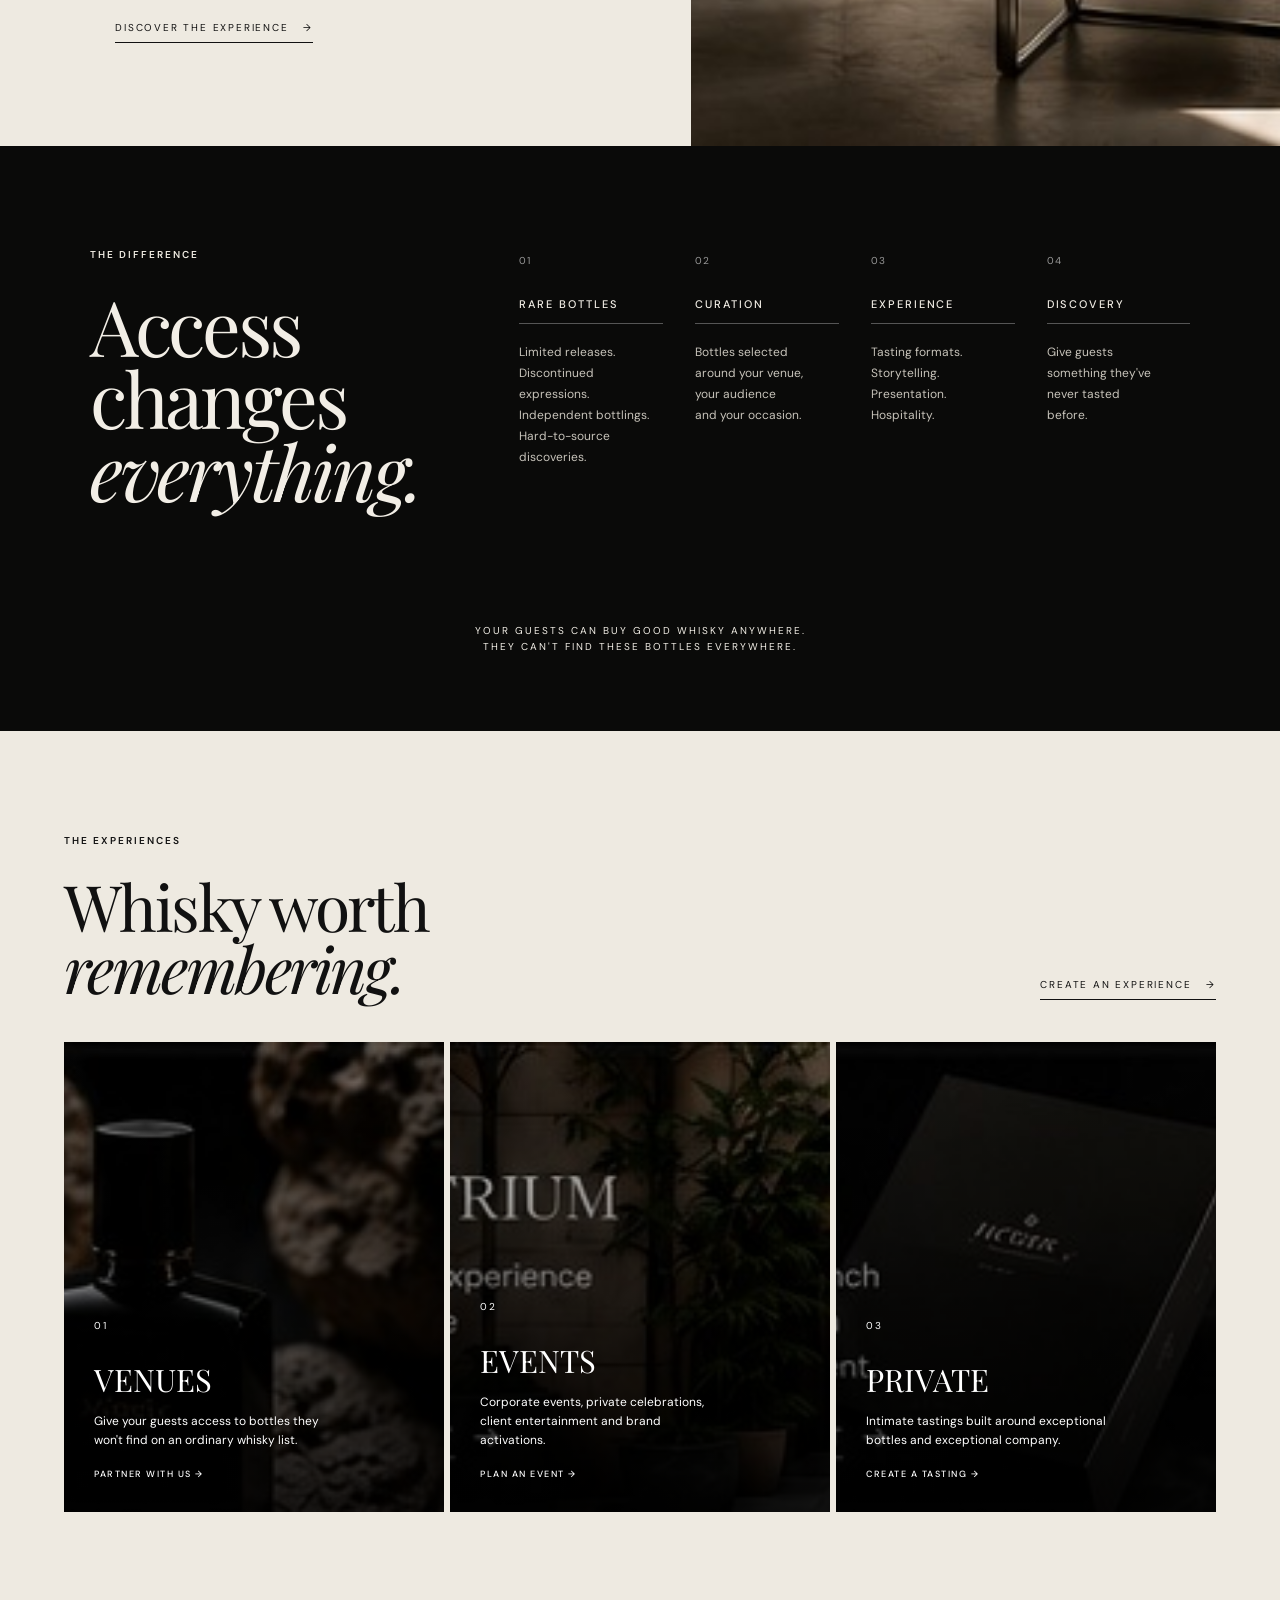
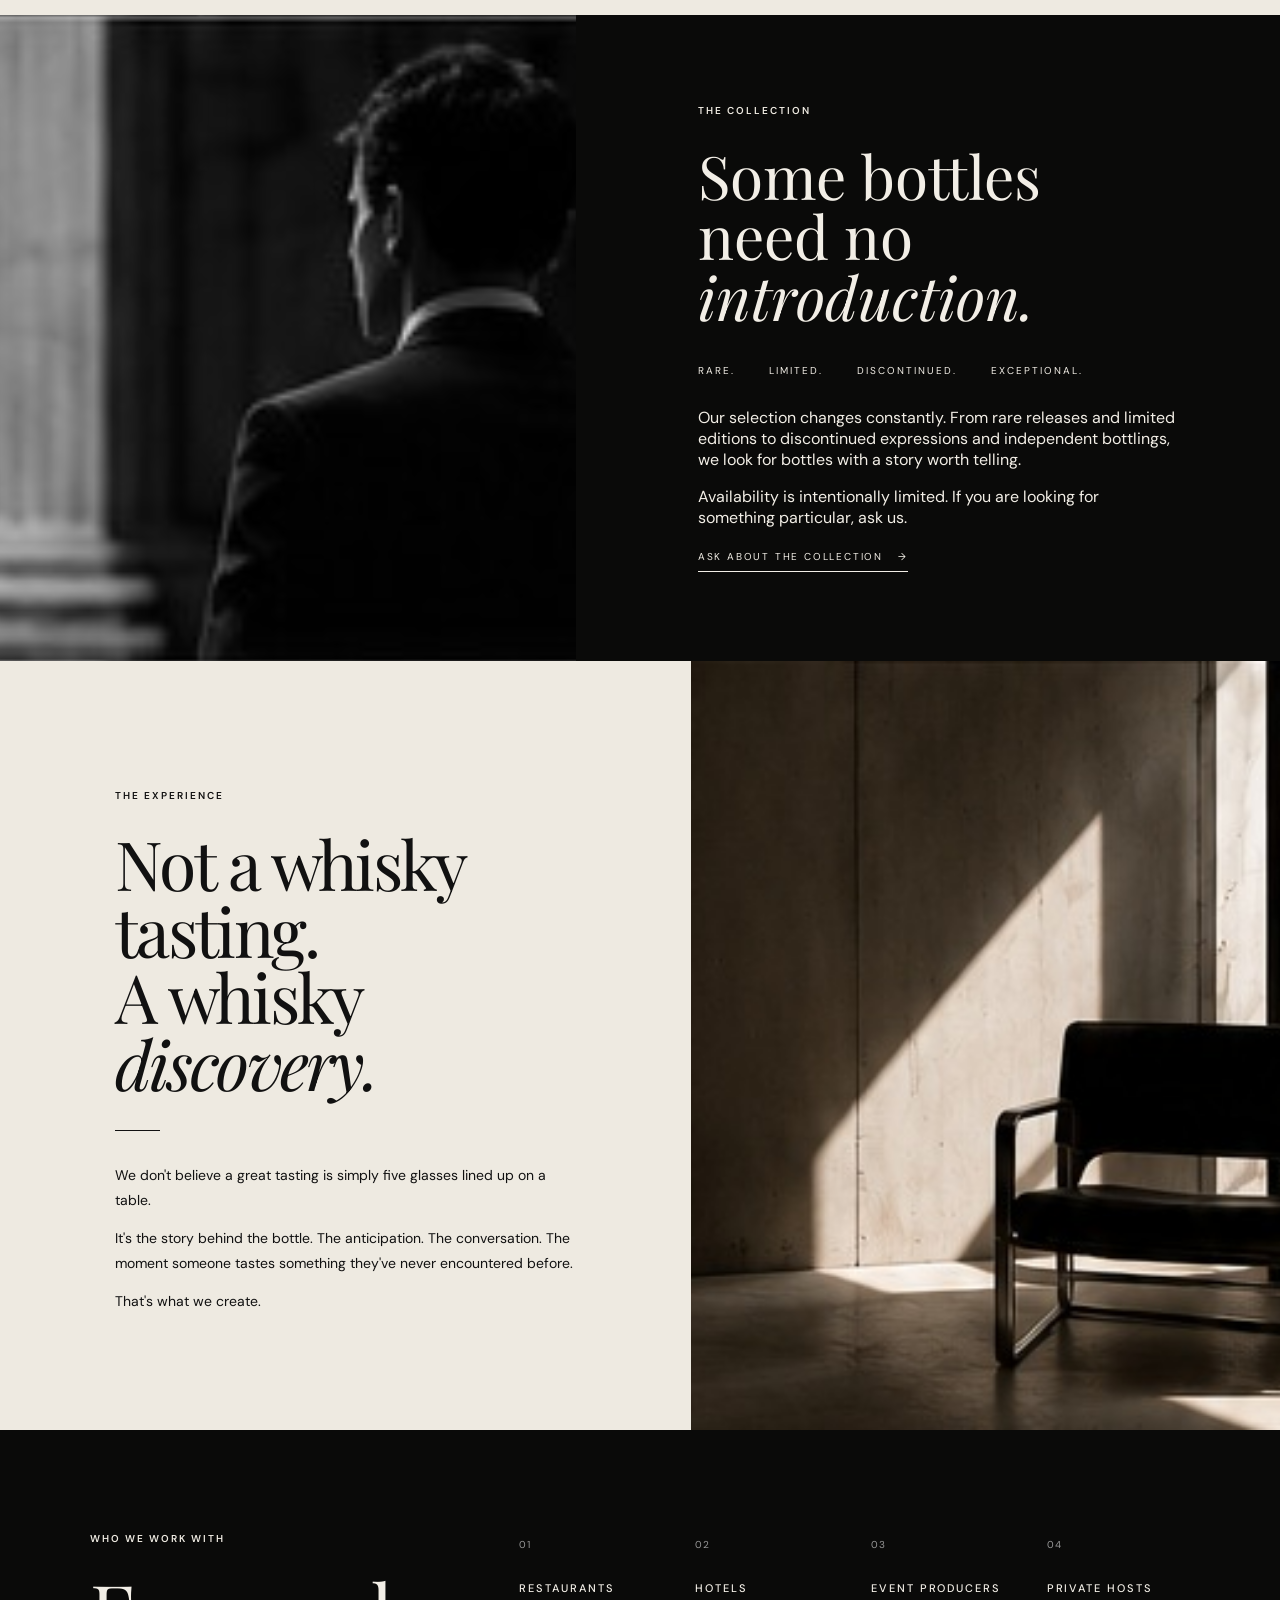
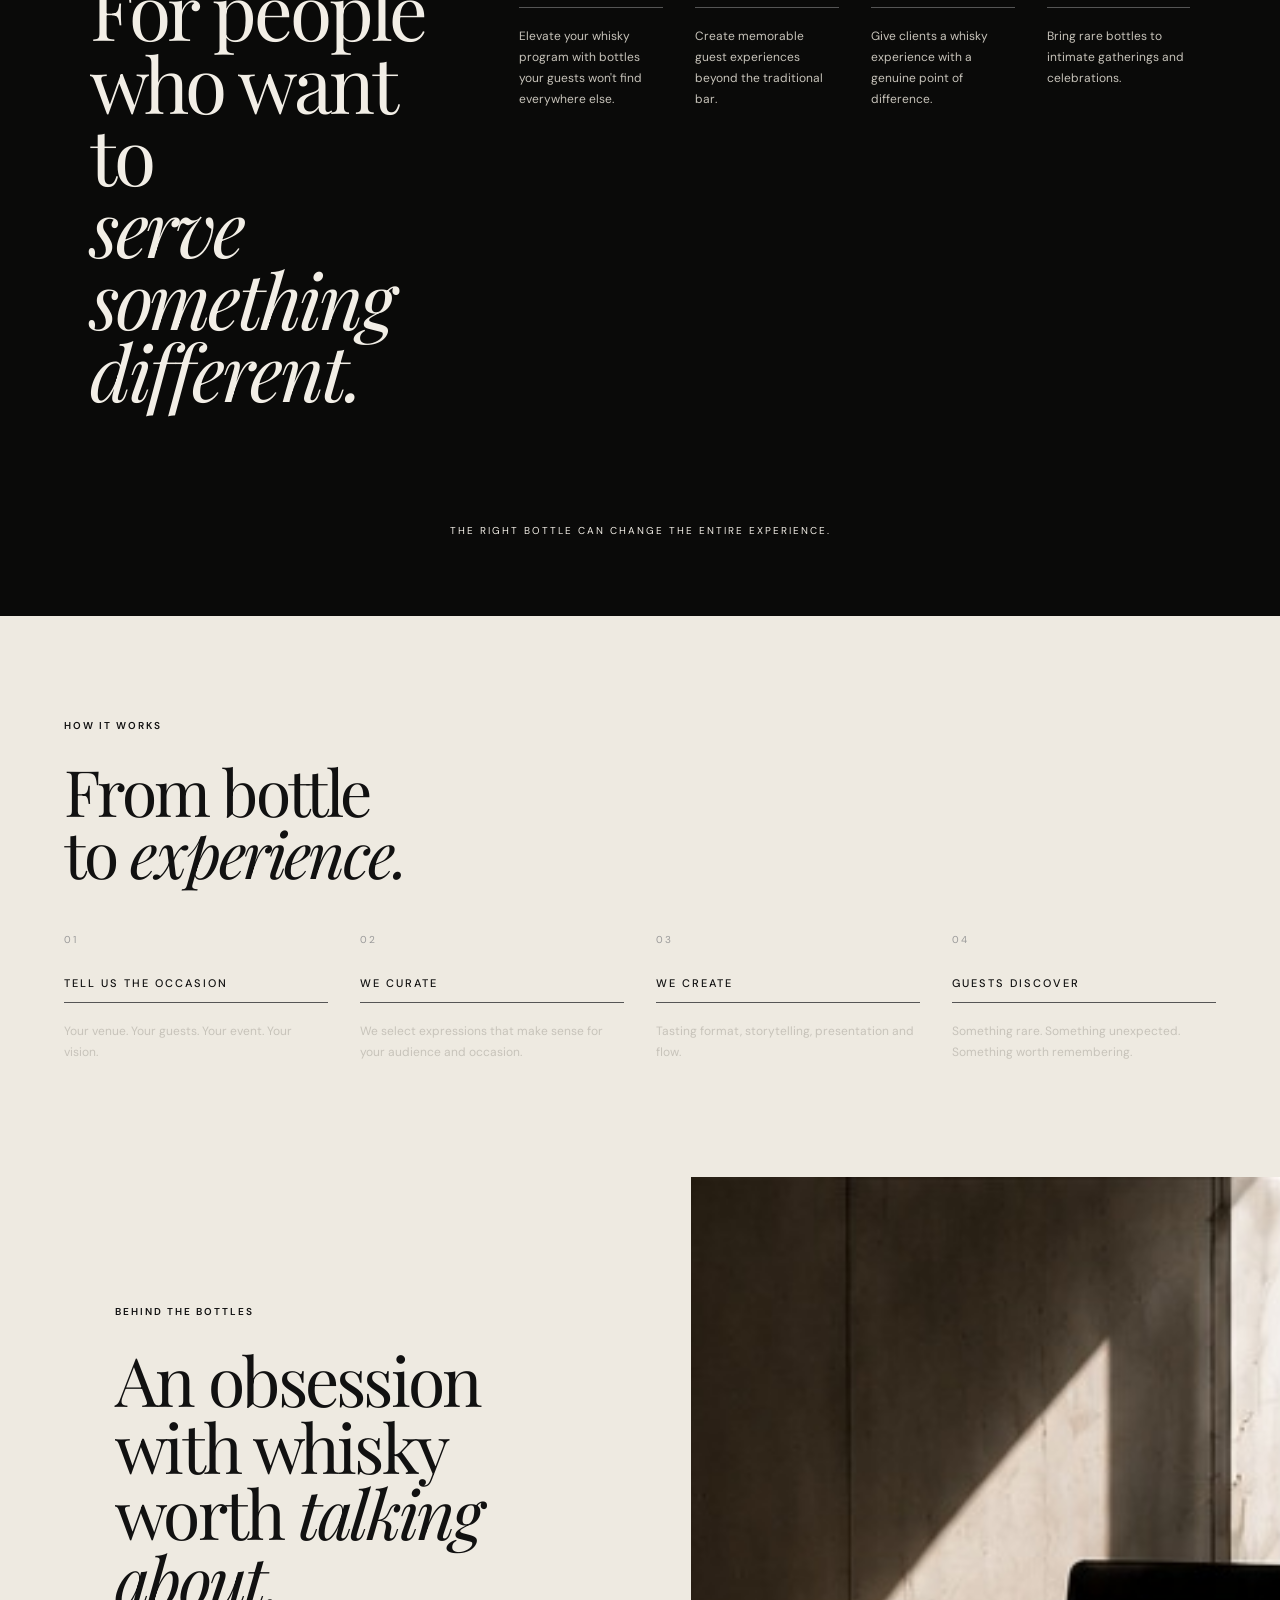
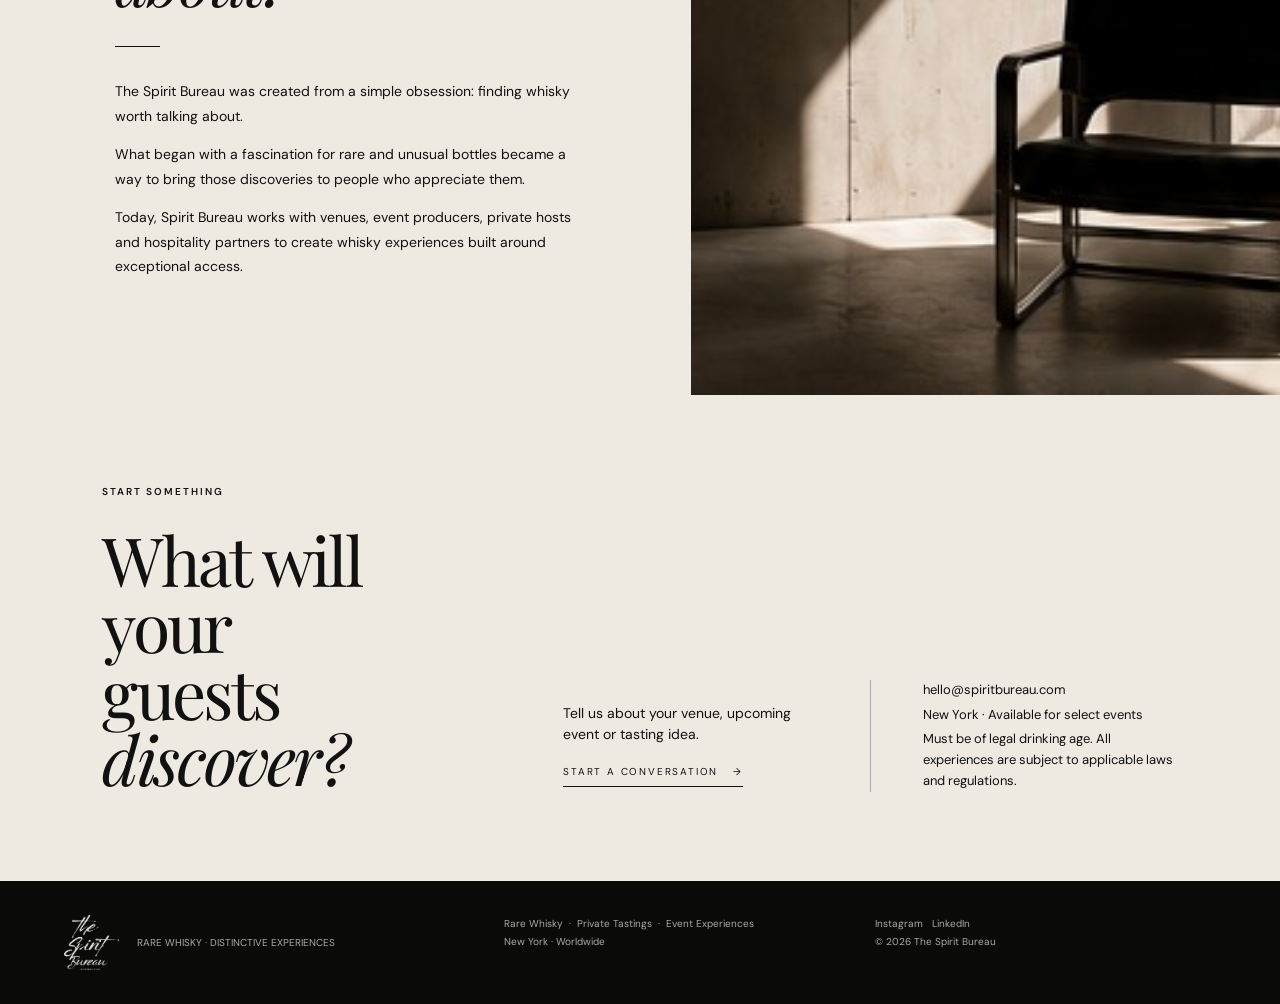
==== commit 239ac191: "Add files via upload" ====
--- a/index.html
+++ b/index.html
@@ -3,125 +3,554 @@
 <head>
   <meta charset="UTF-8" />
   <meta name="viewport" content="width=device-width, initial-scale=1.0" />
-  <meta name="description" content="The Spirit Bureau — creative strategy, brand worlds, experiences and cultural influence." />
-  <title>The Spirit Bureau — We Build Desire</title>
+  <meta name="description" content="The Spirit Bureau creates rare whisky experiences for venues, event producers, private hosts and discerning guests." />
+  <title>The Spirit Bureau — Rare Whisky. Remarkable Access.</title>
   <link rel="preconnect" href="https://fonts.googleapis.com">
   <link rel="preconnect" href="https://fonts.gstatic.com" crossorigin>
   <link href="https://fonts.googleapis.com/css2?family=DM+Sans:wght@400;500;600&family=Playfair+Display:ital,wght@0,400;0,500;1,400;1,500&display=swap" rel="stylesheet">
   <link rel="stylesheet" href="styles.css" />
 </head>
+
 <body>
   <header class="nav">
     <a class="brand" href="#top" aria-label="The Spirit Bureau home">
       <img src="logo.png" alt="The Spirit Bureau" />
     </a>
+
     <button class="menu-toggle" aria-label="Open menu" aria-expanded="false">MENU</button>
+
     <nav class="nav-links">
-      <a href="#work">WORK</a>
-      <a href="#about">ABOUT</a>
-      <a href="#approach">APPROACH</a>
+      <a href="#about">THE BUREAU</a>
+      <a href="#experiences">EXPERIENCES</a>
+      <a href="#collection">COLLECTION</a>
       <a href="#contact">CONTACT</a>
     </nav>
   </header>
 
   <main id="top">
+
+    <!-- HERO -->
     <section class="hero">
       <div class="hero-image"></div>
       <div class="hero-overlay"></div>
+
       <div class="hero-content">
         <p class="eyebrow light">THE SPIRIT BUREAU</p>
-        <h1>We build<br><em>desire.</em></h1>
-        <p class="hero-copy">Creative strategy. Brand worlds.<br>Experiences. Cultural influence.</p>
-        <a class="text-link light" href="#about">ENTER THE BUREAU <span>→</span></a>
-      </div>
-    </section>
-
+
+        <h1>Rare whisky.<br><em>Remarkable access.</em></h1>
+
+        <p class="hero-copy">
+          Curated whisky experiences featuring rare, limited and hard-to-find bottles
+          for venues, private events and discerning hosts.
+        </p>
+
+        <a class="text-link light" href="#about">
+          DISCOVER THE BUREAU <span>→</span>
+        </a>
+      </div>
+    </section>
+
+
+    <!-- THE BUREAU -->
     <section id="about" class="split-section cream">
       <div class="split-copy">
         <p class="eyebrow">THE BUREAU</p>
-        <h2>Brands are no longer<br>just brands.<br>They are <em>worlds.</em></h2>
+
+        <h2>
+          Not every whisky<br>
+          is meant to be<br>
+          <em>easy to find.</em>
+        </h2>
+
         <div class="rule"></div>
-        <p>Spirit Bureau creates the strategy, identity and experiences that make brands impossible to ignore.</p>
-        <p>We work at the intersection of culture, commerce and creativity — helping ambitious brands become more relevant, more desirable and more memorable.</p>
-        <a class="text-link" href="#approach">DISCOVER THE BUREAU <span>→</span></a>
-      </div>
-      <div class="editorial-image image-chair" role="img" aria-label="Minimal luxury interior"></div>
-    </section>
-
-    <section id="approach" class="disciplines dark">
+
+        <p>
+          Some bottles disappear before they ever reach a shelf.
+          Others are produced in quantities so small that most enthusiasts
+          will never encounter them.
+        </p>
+
+        <p>
+          The Spirit Bureau exists to bring those bottles to the table.
+        </p>
+
+        <p>
+          We work with venues, event producers, private hosts and brands
+          to create whisky tastings built around bottles guests are unlikely
+          to find on their own.
+        </p>
+
+        <a class="text-link" href="#experiences">
+          DISCOVER THE EXPERIENCE <span>→</span>
+        </a>
+      </div>
+
+      <div class="editorial-image image-chair"
+           role="img"
+           aria-label="Elegant private whisky tasting environment">
+      </div>
+    </section>
+
+
+    <!-- THE DIFFERENCE -->
+    <section class="disciplines dark">
       <div class="discipline-intro">
-        <p class="eyebrow light">THE DISCIPLINES</p>
-        <h2>From idea<br>to <em>influence.</em></h2>
-      </div>
+        <p class="eyebrow light">THE DIFFERENCE</p>
+
+        <h2>
+          Access<br>
+          changes<br>
+          <em>everything.</em>
+        </h2>
+      </div>
+
       <div class="discipline-grid">
-        <article><span>01</span><h3>STRATEGY</h3><p>Positioning.<br>Narrative.<br>Brand architecture.<br>Cultural intelligence.</p></article>
-        <article><span>02</span><h3>IDENTITY</h3><p>Visual identity.<br>Art direction.<br>Creative direction.<br>Brand worlds.</p></article>
-        <article><span>03</span><h3>EXPERIENCE</h3><p>Launches.<br>Events.<br>Hospitality.<br>Retail environments.</p></article>
-        <article><span>04</span><h3>INFLUENCE</h3><p>Partnerships.<br>Tastemakers.<br>Social.<br>Cultural moments.</p></article>
-      </div>
-      <p class="discipline-footer">THE BUREAU DOESN'T FOLLOW CULTURE.<br>WE FIND WHERE IT'S GOING.</p>
-    </section>
-
-    <section id="work" class="work cream">
+
+        <article>
+          <span>01</span>
+          <h3>RARE BOTTLES</h3>
+          <p>
+            Limited releases.<br>
+            Discontinued expressions.<br>
+            Independent bottlings.<br>
+            Hard-to-source discoveries.
+          </p>
+        </article>
+
+        <article>
+          <span>02</span>
+          <h3>CURATION</h3>
+          <p>
+            Bottles selected<br>
+            around your venue,<br>
+            your audience<br>
+            and your occasion.
+          </p>
+        </article>
+
+        <article>
+          <span>03</span>
+          <h3>EXPERIENCE</h3>
+          <p>
+            Tasting formats.<br>
+            Storytelling.<br>
+            Presentation.<br>
+            Hospitality.
+          </p>
+        </article>
+
+        <article>
+          <span>04</span>
+          <h3>DISCOVERY</h3>
+          <p>
+            Give guests<br>
+            something they've<br>
+            never tasted<br>
+            before.
+          </p>
+        </article>
+
+      </div>
+
+      <p class="discipline-footer">
+        YOUR GUESTS CAN BUY GOOD WHISKY ANYWHERE.<br>
+        THEY CAN'T FIND THESE BOTTLES EVERYWHERE.
+      </p>
+    </section>
+
+
+    <!-- EXPERIENCES -->
+    <section id="experiences" class="work cream">
+
       <div class="section-head">
         <div>
-          <p class="eyebrow">SELECTED WORK</p>
-          <h2>A few worlds<br>we've built.</h2>
+          <p class="eyebrow">THE EXPERIENCES</p>
+
+          <h2>
+            Whisky worth<br>
+            <em>remembering.</em>
+          </h2>
         </div>
-        <a class="text-link" href="#contact">VIEW ALL WORK <span>→</span></a>
-      </div>
+
+        <a class="text-link" href="#contact">
+          CREATE AN EXPERIENCE <span>→</span>
+        </a>
+      </div>
+
 
       <div class="work-grid">
+
         <a class="project project-1" href="#contact">
           <div class="project-overlay"></div>
-          <div class="project-copy"><span>01</span><h3>NOIRÉ</h3><p>A fragrance brand built on mystery and sensuality.</p><b>VIEW PROJECT →</b></div>
-        </a>
+
+          <div class="project-copy">
+            <span>01</span>
+            <h3>VENUES</h3>
+
+            <p>
+              Give your guests access to bottles
+              they won't find on an ordinary whisky list.
+            </p>
+
+            <b>PARTNER WITH US →</b>
+          </div>
+        </a>
+
+
         <a class="project project-2" href="#contact">
           <div class="project-overlay"></div>
-          <div class="project-copy"><span>02</span><h3>THE ATRIUM</h3><p>A hospitality experience designed to be remembered.</p><b>VIEW PROJECT →</b></div>
-        </a>
+
+          <div class="project-copy">
+            <span>02</span>
+            <h3>EVENTS</h3>
+
+            <p>
+              Corporate events, private celebrations,
+              client entertainment and brand activations.
+            </p>
+
+            <b>PLAN AN EVENT →</b>
+          </div>
+        </a>
+
+
         <a class="project project-3" href="#contact">
           <div class="project-overlay"></div>
-          <div class="project-copy"><span>03</span><h3>VOID</h3><p>A product launch that became a cultural moment.</p><b>VIEW PROJECT →</b></div>
-        </a>
-      </div>
-    </section>
-
-    <section class="spirit dark">
+
+          <div class="project-copy">
+            <span>03</span>
+            <h3>PRIVATE</h3>
+
+            <p>
+              Intimate tastings built around exceptional
+              bottles and exceptional company.
+            </p>
+
+            <b>CREATE A TASTING →</b>
+          </div>
+        </a>
+
+      </div>
+    </section>
+
+
+    <!-- COLLECTION -->
+    <section id="collection" class="spirit dark">
+
       <div class="spirit-image"></div>
+
       <div class="spirit-copy">
-        <p class="eyebrow light">THE SPIRIT</p>
-        <h2>What makes a brand<br>matter?</h2>
-        <div class="values"><span>DESIRE.</span><span>DISTINCTION.</span><span>CULTURE.</span><span>MEMORY.</span></div>
-        <p>We believe the strongest brands don't simply sell something. They create a feeling people want to return to.</p>
-      </div>
-    </section>
-
+
+        <p class="eyebrow light">THE COLLECTION</p>
+
+        <h2>
+          Some bottles<br>
+          need no<br>
+          <em>introduction.</em>
+        </h2>
+
+        <div class="values">
+          <span>RARE.</span>
+          <span>LIMITED.</span>
+          <span>DISCONTINUED.</span>
+          <span>EXCEPTIONAL.</span>
+        </div>
+
+        <p>
+          Our selection changes constantly. From rare releases and
+          limited editions to discontinued expressions and independent
+          bottlings, we look for bottles with a story worth telling.
+        </p>
+
+        <p>
+          Availability is intentionally limited. If you are looking
+          for something particular, ask us.
+        </p>
+
+        <a class="text-link light" href="#contact">
+          ASK ABOUT THE COLLECTION <span>→</span>
+        </a>
+
+      </div>
+    </section>
+
+
+    <!-- THE EXPERIENCE -->
+    <section class="split-section cream">
+
+      <div class="split-copy">
+
+        <p class="eyebrow">THE EXPERIENCE</p>
+
+        <h2>
+          Not a whisky<br>
+          tasting.<br>
+          A whisky <em>discovery.</em>
+        </h2>
+
+        <div class="rule"></div>
+
+        <p>
+          We don't believe a great tasting is simply five glasses
+          lined up on a table.
+        </p>
+
+        <p>
+          It's the story behind the bottle. The anticipation.
+          The conversation. The moment someone tastes something
+          they've never encountered before.
+        </p>
+
+        <p>
+          That's what we create.
+        </p>
+
+      </div>
+
+      <div class="editorial-image image-chair"
+           role="img"
+           aria-label="Private whisky experience">
+      </div>
+
+    </section>
+
+
+    <!-- WHO WE WORK WITH -->
+    <section class="disciplines dark">
+
+      <div class="discipline-intro">
+
+        <p class="eyebrow light">WHO WE WORK WITH</p>
+
+        <h2>
+          For people<br>
+          who want to<br>
+          <em>serve something different.</em>
+        </h2>
+
+      </div>
+
+      <div class="discipline-grid">
+
+        <article>
+          <span>01</span>
+          <h3>RESTAURANTS</h3>
+          <p>
+            Elevate your whisky program with
+            bottles your guests won't find everywhere else.
+          </p>
+        </article>
+
+        <article>
+          <span>02</span>
+          <h3>HOTELS</h3>
+          <p>
+            Create memorable guest experiences
+            beyond the traditional bar.
+          </p>
+        </article>
+
+        <article>
+          <span>03</span>
+          <h3>EVENT PRODUCERS</h3>
+          <p>
+            Give clients a whisky experience
+            with a genuine point of difference.
+          </p>
+        </article>
+
+        <article>
+          <span>04</span>
+          <h3>PRIVATE HOSTS</h3>
+          <p>
+            Bring rare bottles to intimate
+            gatherings and celebrations.
+          </p>
+        </article>
+
+      </div>
+
+      <p class="discipline-footer">
+        THE RIGHT BOTTLE CAN CHANGE THE ENTIRE EXPERIENCE.
+      </p>
+
+    </section>
+
+
+    <!-- HOW IT WORKS -->
+    <section class="work cream">
+
+      <div class="section-head">
+
+        <div>
+          <p class="eyebrow">HOW IT WORKS</p>
+
+          <h2>
+            From bottle<br>
+            to <em>experience.</em>
+          </h2>
+        </div>
+
+      </div>
+
+      <div class="discipline-grid">
+
+        <article>
+          <span>01</span>
+          <h3>TELL US THE OCCASION</h3>
+          <p>
+            Your venue. Your guests.
+            Your event. Your vision.
+          </p>
+        </article>
+
+        <article>
+          <span>02</span>
+          <h3>WE CURATE</h3>
+          <p>
+            We select expressions that make
+            sense for your audience and occasion.
+          </p>
+        </article>
+
+        <article>
+          <span>03</span>
+          <h3>WE CREATE</h3>
+          <p>
+            Tasting format, storytelling,
+            presentation and flow.
+          </p>
+        </article>
+
+        <article>
+          <span>04</span>
+          <h3>GUESTS DISCOVER</h3>
+          <p>
+            Something rare.
+            Something unexpected.
+            Something worth remembering.
+          </p>
+        </article>
+
+      </div>
+
+    </section>
+
+
+    <!-- FOUNDER -->
+    <section class="split-section cream">
+
+      <div class="split-copy">
+
+        <p class="eyebrow">BEHIND THE BOTTLES</p>
+
+        <h2>
+          An obsession<br>
+          with whisky<br>
+          worth <em>talking about.</em>
+        </h2>
+
+        <div class="rule"></div>
+
+        <p>
+          The Spirit Bureau was created from a simple obsession:
+          finding whisky worth talking about.
+        </p>
+
+        <p>
+          What began with a fascination for rare and unusual bottles
+          became a way to bring those discoveries to people who
+          appreciate them.
+        </p>
+
+        <p>
+          Today, Spirit Bureau works with venues, event producers,
+          private hosts and hospitality partners to create whisky
+          experiences built around exceptional access.
+        </p>
+
+      </div>
+
+      <div class="editorial-image image-chair"
+           role="img"
+           aria-label="The Spirit Bureau founder and whisky collection">
+      </div>
+
+    </section>
+
+
+    <!-- FINAL CTA -->
     <section id="contact" class="contact cream">
+
       <div>
         <p class="eyebrow">START SOMETHING</p>
-        <h2>Have something<br>worth building?</h2>
-      </div>
+
+        <h2>
+          What will your<br>
+          guests <em>discover?</em>
+        </h2>
+      </div>
+
       <div class="contact-middle">
-        <p>Tell us what<br>you're working on.</p>
-        <a class="text-link" href="mailto:hello@spiritbureau.com">START A CONVERSATION <span>→</span></a>
-      </div>
+
+        <p>
+          Tell us about your venue,
+          upcoming event or tasting idea.
+        </p>
+
+        <a class="text-link" href="mailto:hello@spiritbureau.com">
+          START A CONVERSATION <span>→</span>
+        </a>
+
+      </div>
+
       <div class="contact-details">
-        <a href="mailto:hello@spiritbureau.com">hello@spiritbureau.com</a>
-        <p>New York · Worldwide</p>
-      </div>
-    </section>
+
+        <a href="mailto:hello@spiritbureau.com">
+          hello@spiritbureau.com
+        </a>
+
+        <p>New York · Available for select events</p>
+
+        <p>
+          Must be of legal drinking age.
+          All experiences are subject to applicable laws and regulations.
+        </p>
+
+      </div>
+
+    </section>
+
   </main>
 
+
+  <!-- FOOTER -->
   <footer class="footer dark">
+
     <div class="footer-brand">
       <img src="logo.png" alt="The Spirit Bureau" />
-      <span>KEPT SECRET SINCE 1991</span>
+      <span>RARE WHISKY · DISTINCTIVE EXPERIENCES</span>
     </div>
-    <div>Strategy &nbsp; Identity &nbsp; Experience &nbsp; Influence<br>New York · Worldwide</div>
-    <div><a href="#">Instagram</a> &nbsp; <a href="#">LinkedIn</a><br>© 2026 Spirit Bureau</div>
+
+    <div>
+      Rare Whisky &nbsp;·&nbsp;
+      Private Tastings &nbsp;·&nbsp;
+      Event Experiences<br>
+      New York · Worldwide
+    </div>
+
+    <div>
+      <a href="#">Instagram</a>
+      &nbsp;
+      <a href="#">LinkedIn</a>
+      <br>
+      © 2026 The Spirit Bureau
+    </div>
+
   </footer>
 
+
   <script src="script.js"></script>
+
 </body>
 </html>
--- a/styles.css
+++ b/styles.css
@@ -1 +1 @@
-*{box-sizing:border-box}html{scroll-behavior:smooth}body{margin:0;background:#0a0a09;color:#111;font-family:"DM Sans",Arial,sans-serif}a{text-decoration:none;color:inherit}.cream{background:#eeeae1}.dark{background:#0a0a09;color:#f2eee6}.nav{position:absolute;z-index:10;top:0;left:0;width:100%;display:flex;align-items:center;justify-content:space-between;padding:28px 5vw;color:#fff}.brand img{width:94px;height:auto;filter:invert(1);display:block}.nav-links{display:flex;gap:42px;font-size:11px;letter-spacing:.18em}.nav-links a,.text-link{transition:opacity .25s}.nav-links a:hover,.text-link:hover{opacity:.55}.menu-toggle{display:none;background:none;border:0;color:#fff;letter-spacing:.16em}.hero{height:100vh;min-height:680px;position:relative;overflow:hidden;color:#fff}.hero-image{position:absolute;inset:0;background-image:url("assets/hero.jpg");background-size:cover;background-position:center}.hero-overlay{position:absolute;inset:0;background:linear-gradient(90deg,rgba(0,0,0,.86) 0%,rgba(0,0,0,.48) 43%,rgba(0,0,0,.18) 100%)}.hero-content{position:absolute;left:8%;bottom:13%;max-width:650px}.eyebrow{font-size:10px;letter-spacing:.2em;font-weight:600;margin:0 0 28px}.eyebrow.light{color:#eeeae1}.hero h1{font-family:"Playfair Display",Georgia,serif;font-size:clamp(72px,9vw,142px);line-height:.88;font-weight:400;letter-spacing:-.045em;margin:0 0 34px}.hero h1 em,h2 em{font-style:italic}.hero-copy{font-size:13px;line-height:1.65;letter-spacing:.12em;text-transform:uppercase;margin-bottom:36px}.text-link{display:inline-block;font-size:10px;letter-spacing:.18em;border-bottom:1px solid currentColor;padding-bottom:8px}.text-link span{margin-left:10px}.light{color:#f2eee6}.split-section{display:grid;grid-template-columns:1.08fr .92fr;min-height:680px}.split-copy{padding:10vw 9vw 8vw}.split-copy h2,.section-head h2,.contact h2{font-family:"Playfair Display",Georgia,serif;font-size:clamp(48px,5.3vw,82px);font-weight:400;line-height:.98;letter-spacing:-.04em;margin:0 0 34px}.split-copy p:not(.eyebrow){max-width:500px;font-size:14px;line-height:1.75}.rule{width:45px;height:1px;background:#111;margin:32px 0}.editorial-image{min-height:500px}.image-chair{background:url("assets/chair.jpg") center/cover}.disciplines{padding:8vw 7vw 6vw;display:grid;grid-template-columns:1.05fr 2fr;gap:6vw}.discipline-intro h2{font-family:"Playfair Display",Georgia,serif;font-weight:400;font-size:clamp(52px,6vw,88px);line-height:.94;letter-spacing:-.04em;margin:0}.discipline-grid{display:grid;grid-template-columns:repeat(4,1fr);gap:32px}.discipline-grid article span{font-size:10px;letter-spacing:.15em;color:#999}.discipline-grid h3{font-size:11px;font-weight:500;letter-spacing:.18em;margin:28px 0 18px;padding-bottom:12px;border-bottom:1px solid #555}.discipline-grid p{font-size:12px;line-height:1.75;color:#c7c3ba}.discipline-footer{grid-column:1/-1;text-align:center;font-size:10px;letter-spacing:.2em;line-height:1.6;margin:40px 0 0}.work{padding:8vw 5vw}.section-head{display:flex;justify-content:space-between;align-items:flex-end;margin-bottom:42px}.section-head h2{font-size:clamp(48px,5vw,76px);margin:0}.work-grid{display:grid;grid-template-columns:repeat(3,1fr);gap:6px}.project{height:470px;position:relative;overflow:hidden;background-size:cover;background-position:center;color:#fff}.project-1{background-image:url("assets/noire.jpg")}.project-2{background-image:url("assets/atrium.jpg")}.project-3{background-image:url("assets/void.jpg")}.project-overlay{position:absolute;inset:0;background:linear-gradient(180deg,rgba(0,0,0,.12),rgba(0,0,0,.82));transition:background .35s}.project:hover .project-overlay{background:rgba(0,0,0,.58)}.project-copy{position:absolute;inset:auto 30px 30px}.project-copy span{font-size:10px;letter-spacing:.15em}.project-copy h3{font-family:"Playfair Display",Georgia,serif;font-size:31px;font-weight:400;margin:24px 0 8px}.project-copy p{font-size:12px;line-height:1.55;max-width:240px}.project-copy b{font-size:9px;letter-spacing:.17em;font-weight:500}.spirit{position:relative;min-height:510px;overflow:hidden;display:grid;grid-template-columns:1fr 1.15fr;align-items:center}.spirit-image{position:absolute;inset:0 55% 0 0;background:url("assets/spirit.jpg") center/cover;filter:grayscale(1)}.spirit-copy{grid-column:2;padding:7vw 8vw}.spirit-copy h2{font-family:"Playfair Display",Georgia,serif;font-weight:400;font-size:clamp(44px,4.7vw,72px);line-height:1;margin:0 0 38px}.values{display:flex;gap:34px;flex-wrap:wrap;font-size:10px;letter-spacing:.2em;margin-bottom:30px}.spirit-copy>p:last-child{font-size:13px;line-height:1.7;max-width:600px;color:#c8c4bb}.contact{display:grid;grid-template-columns:1.25fr .75fr 1fr;gap:6vw;padding:7vw 8vw;align-items:end}.contact h2{margin:0}.contact-middle{padding-bottom:5px}.contact-middle p{font-size:14px;line-height:1.5}.contact-details{border-left:1px solid #aaa;padding-left:4vw;font-size:13px;line-height:1.6}.contact-details p{margin:4px 0 0}.footer{padding:34px 5vw;display:grid;grid-template-columns:1.2fr 1fr 1fr;gap:30px;font-size:10px;line-height:1.8;color:#aaa}.footer-brand{display:flex;align-items:center;gap:18px}.footer-brand img{width:55px;filter:invert(1)}.footer a{color:#aaa}.menu-toggle{cursor:pointer}@media(max-width:900px){.nav{padding:20px 6vw}.nav-links{display:none;position:absolute;top:76px;right:6vw;flex-direction:column;gap:22px;background:#0a0a09;padding:24px 28px}.nav-links.open{display:flex}.menu-toggle{display:block}.split-section{grid-template-columns:1fr}.editorial-image{min-height:480px}.disciplines{grid-template-columns:1fr}.discipline-grid{grid-template-columns:repeat(2,1fr)}.work-grid{grid-template-columns:1fr}.project{height:520px}.spirit{grid-template-columns:1fr;min-height:650px}.spirit-image{inset:0;opacity:.35}.spirit-copy{grid-column:1;position:relative;padding:14vw 8vw}.contact{grid-template-columns:1fr;gap:36px}.contact-details{border-left:0;border-top:1px solid #aaa;padding:24px 0 0}.footer{grid-template-columns:1fr}.footer-brand{margin-bottom:10px}}@media(max-width:560px){.hero{min-height:650px}.hero-content{left:7%;right:7%;bottom:10%}.hero h1{font-size:68px}.split-copy,.work,.disciplines,.contact{padding-left:7%;padding-right:7%}.discipline-grid{grid-template-columns:1fr 1fr;gap:20px}.values{gap:18px}.section-head{display:block}.section-head .text-link{margin-top:25px}}
+*{box-sizing:border-box}html{scroll-behavior:smooth}body{margin:0;background:#0a0a09;color:#111;font-family:"DM Sans",Arial,sans-serif}a{text-decoration:none;color:inherit}.cream{background:#eeeae1}.dark{background:#0a0a09;color:#f2eee6}.nav{position:absolute;z-index:10;top:0;left:0;width:100%;display:flex;align-items:center;justify-content:space-between;padding:28px 5vw;color:#fff}.brand img{width:94px;height:auto;filter:invert(1);display:block}.nav-links{display:flex;gap:42px;font-size:11px;letter-spacing:.18em}.nav-links a,.text-link{transition:opacity .25s}.nav-links a:hover,.text-link:hover{opacity:.55}.menu-toggle{display:none;background:none;border:0;color:#fff;letter-spacing:.16em}.hero{height:100vh;min-height:680px;position:relative;overflow:hidden;color:#fff}.hero-image{position:absolute;inset:0;background-image:url("hero.jpg");background-size:cover;background-position:center}.hero-overlay{position:absolute;inset:0;background:linear-gradient(90deg,rgba(0,0,0,.86) 0%,rgba(0,0,0,.48) 43%,rgba(0,0,0,.18) 100%)}.hero-content{position:absolute;left:8%;bottom:13%;max-width:650px}.eyebrow{font-size:10px;letter-spacing:.2em;font-weight:600;margin:0 0 28px}.eyebrow.light{color:#eeeae1}.hero h1{font-family:"Playfair Display",Georgia,serif;font-size:clamp(72px,9vw,142px);line-height:.88;font-weight:400;letter-spacing:-.045em;margin:0 0 34px}.hero h1 em,h2 em{font-style:italic}.hero-copy{font-size:13px;line-height:1.65;letter-spacing:.12em;text-transform:uppercase;margin-bottom:36px}.text-link{display:inline-block;font-size:10px;letter-spacing:.18em;border-bottom:1px solid currentColor;padding-bottom:8px}.text-link span{margin-left:10px}.light{color:#f2eee6}.split-section{display:grid;grid-template-columns:1.08fr .92fr;min-height:680px}.split-copy{padding:10vw 9vw 8vw}.split-copy h2,.section-head h2,.contact h2{font-family:"Playfair Display",Georgia,serif;font-size:clamp(48px,5.3vw,82px);font-weight:400;line-height:.98;letter-spacing:-.04em;margin:0 0 34px}.split-copy p:not(.eyebrow){max-width:500px;font-size:14px;line-height:1.75}.rule{width:45px;height:1px;background:#111;margin:32px 0}.editorial-image{min-height:500px}.image-chair{background:url("chair.jpg") center/cover}.disciplines{padding:8vw 7vw 6vw;display:grid;grid-template-columns:1.05fr 2fr;gap:6vw}.discipline-intro h2{font-family:"Playfair Display",Georgia,serif;font-weight:400;font-size:clamp(52px,6vw,88px);line-height:.94;letter-spacing:-.04em;margin:0}.discipline-grid{display:grid;grid-template-columns:repeat(4,1fr);gap:32px}.discipline-grid article span{font-size:10px;letter-spacing:.15em;color:#999}.discipline-grid h3{font-size:11px;font-weight:500;letter-spacing:.18em;margin:28px 0 18px;padding-bottom:12px;border-bottom:1px solid #555}.discipline-grid p{font-size:12px;line-height:1.75;color:#c7c3ba}.discipline-footer{grid-column:1/-1;text-align:center;font-size:10px;letter-spacing:.2em;line-height:1.6;margin:40px 0 0}.work{padding:8vw 5vw}.section-head{display:flex;justify-content:space-between;align-items:flex-end;margin-bottom:42px}.section-head h2{font-size:clamp(48px,5vw,76px);margin:0}.work-grid{display:grid;grid-template-columns:repeat(3,1fr);gap:6px}.project{height:470px;position:relative;overflow:hidden;background-size:cover;background-position:center;color:#fff}.project-1{background-image:url("noire.jpg")}.project-2{background-image:url("atrium.jpg")}.project-3{background-image:url("void.jpg")}.project-overlay{position:absolute;inset:0;background:linear-gradient(180deg,rgba(0,0,0,.12),rgba(0,0,0,.82));transition:background .35s}.project:hover .project-overlay{background:rgba(0,0,0,.58)}.project-copy{position:absolute;inset:auto 30px 30px}.project-copy span{font-size:10px;letter-spacing:.15em}.project-copy h3{font-family:"Playfair Display",Georgia,serif;font-size:31px;font-weight:400;margin:24px 0 8px}.project-copy p{font-size:12px;line-height:1.55;max-width:240px}.project-copy b{font-size:9px;letter-spacing:.17em;font-weight:500}.spirit{position:relative;min-height:510px;overflow:hidden;display:grid;grid-template-columns:1fr 1.15fr;align-items:center}.spirit-image{position:absolute;inset:0 55% 0 0;background:url("spirit.jpg") center/cover;filter:grayscale(1)}.spirit-copy{grid-column:2;padding:7vw 8vw}.spirit-copy h2{font-family:"Playfair Display",Georgia,serif;font-weight:400;font-size:clamp(44px,4.7vw,72px);line-height:1;margin:0 0 38px}.values{display:flex;gap:34px;flex-wrap:wrap;font-size:10px;letter-spacing:.2em;margin-bottom:30px}.spirit-copy>p:last-child{font-size:13px;line-height:1.7;max-width:600px;color:#c8c4bb}.contact{display:grid;grid-template-columns:1.25fr .75fr 1fr;gap:6vw;padding:7vw 8vw;align-items:end}.contact h2{margin:0}.contact-middle{padding-bottom:5px}.contact-middle p{font-size:14px;line-height:1.5}.contact-details{border-left:1px solid #aaa;padding-left:4vw;font-size:13px;line-height:1.6}.contact-details p{margin:4px 0 0}.footer{padding:34px 5vw;display:grid;grid-template-columns:1.2fr 1fr 1fr;gap:30px;font-size:10px;line-height:1.8;color:#aaa}.footer-brand{display:flex;align-items:center;gap:18px}.footer-brand img{width:55px;filter:invert(1)}.footer a{color:#aaa}.menu-toggle{cursor:pointer}@media(max-width:900px){.nav{padding:20px 6vw}.nav-links{display:none;position:absolute;top:76px;right:6vw;flex-direction:column;gap:22px;background:#0a0a09;padding:24px 28px}.nav-links.open{display:flex}.menu-toggle{display:block}.split-section{grid-template-columns:1fr}.editorial-image{min-height:480px}.disciplines{grid-template-columns:1fr}.discipline-grid{grid-template-columns:repeat(2,1fr)}.work-grid{grid-template-columns:1fr}.project{height:520px}.spirit{grid-template-columns:1fr;min-height:650px}.spirit-image{inset:0;opacity:.35}.spirit-copy{grid-column:1;position:relative;padding:14vw 8vw}.contact{grid-template-columns:1fr;gap:36px}.contact-details{border-left:0;border-top:1px solid #aaa;padding:24px 0 0}.footer{grid-template-columns:1fr}.footer-brand{margin-bottom:10px}}@media(max-width:560px){.hero{min-height:650px}.hero-content{left:7%;right:7%;bottom:10%}.hero h1{font-size:68px}.split-copy,.work,.disciplines,.contact{padding-left:7%;padding-right:7%}.discipline-grid{grid-template-columns:1fr 1fr;gap:20px}.values{gap:18px}.section-head{display:block}.section-head .text-link{margin-top:25px}}
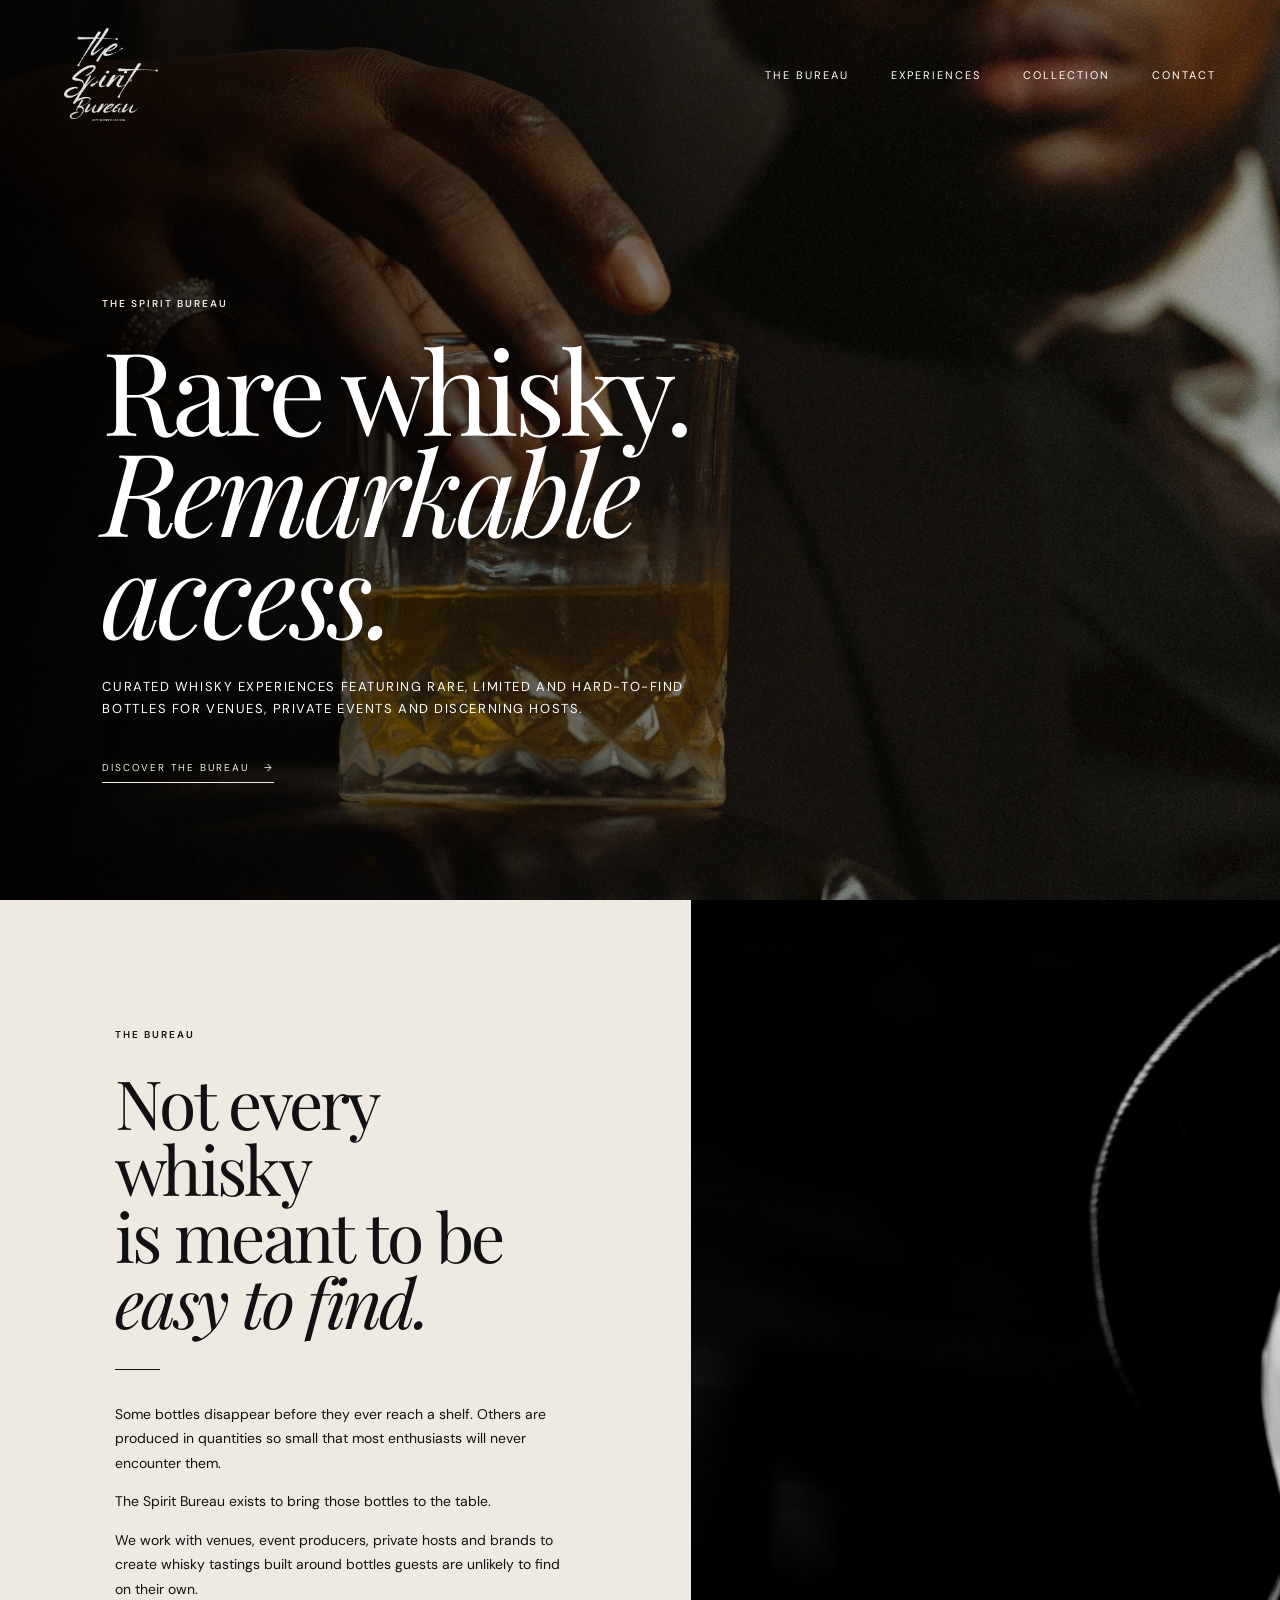
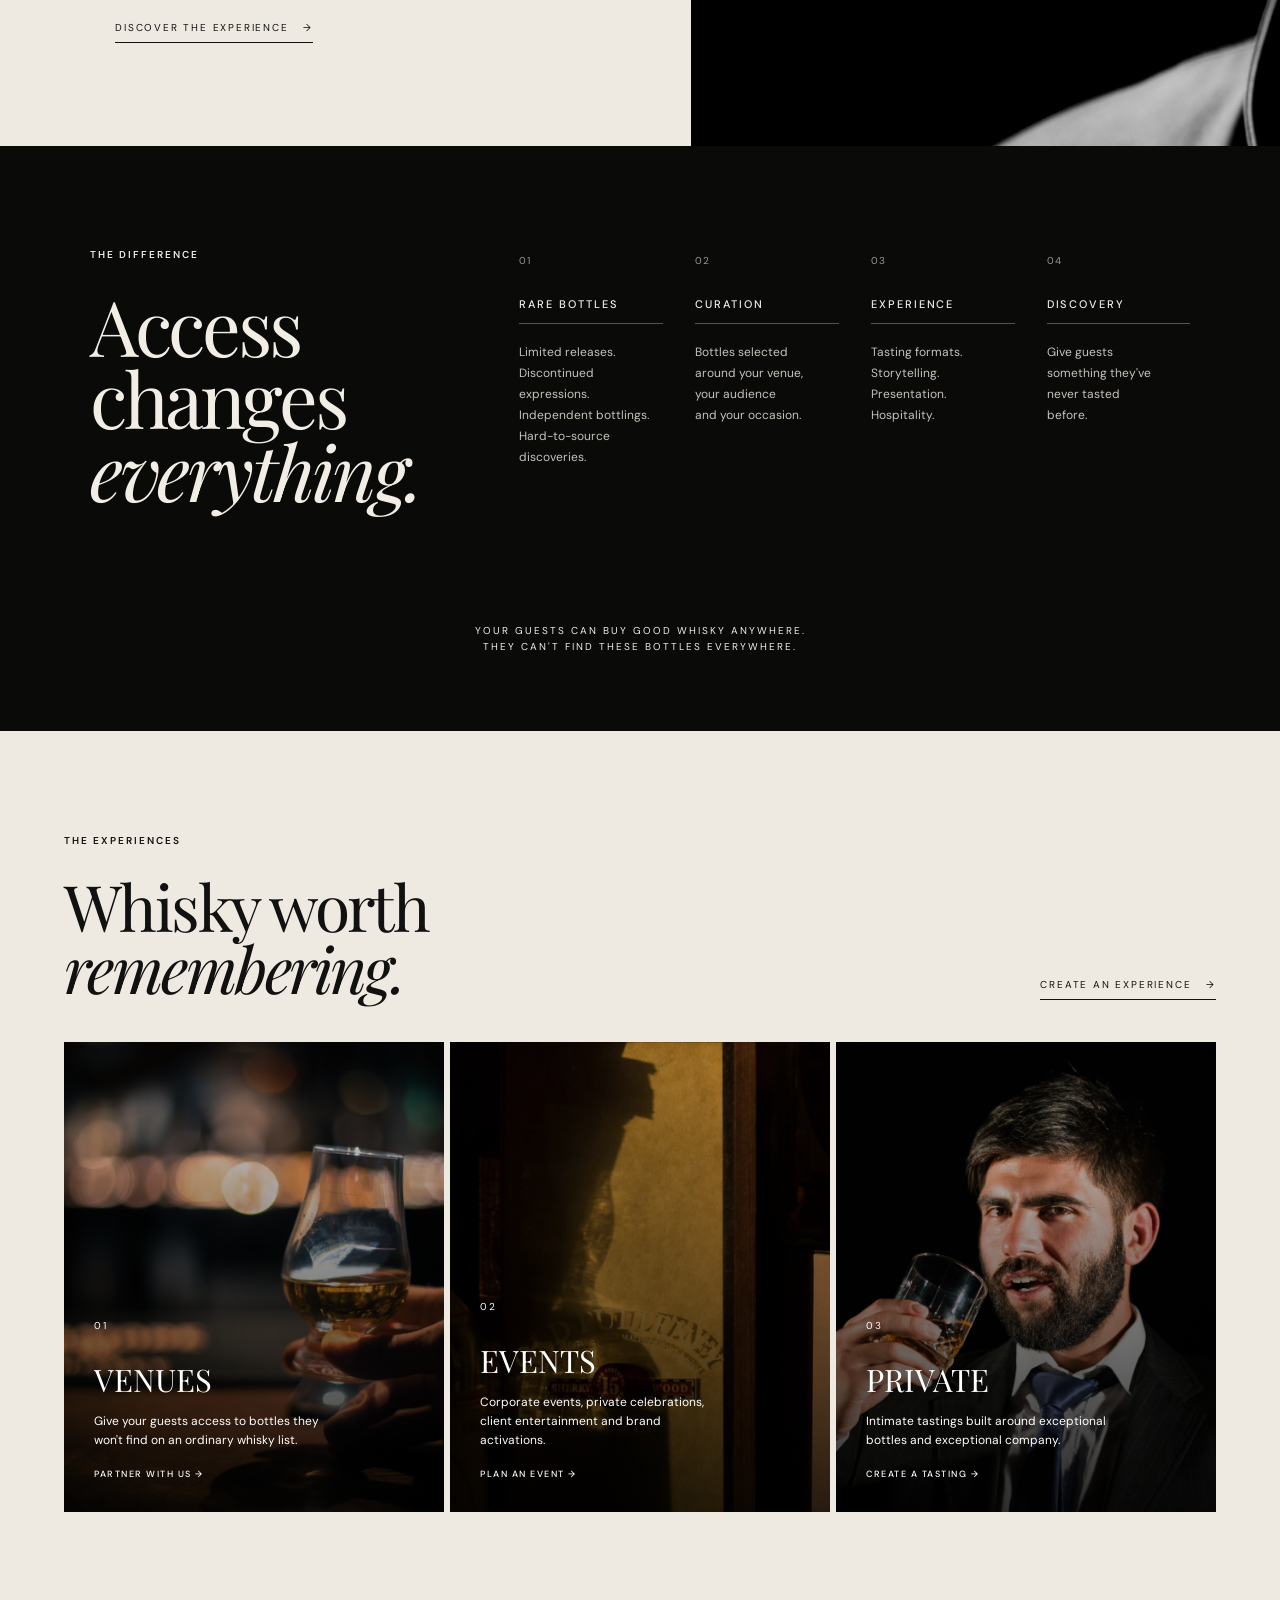
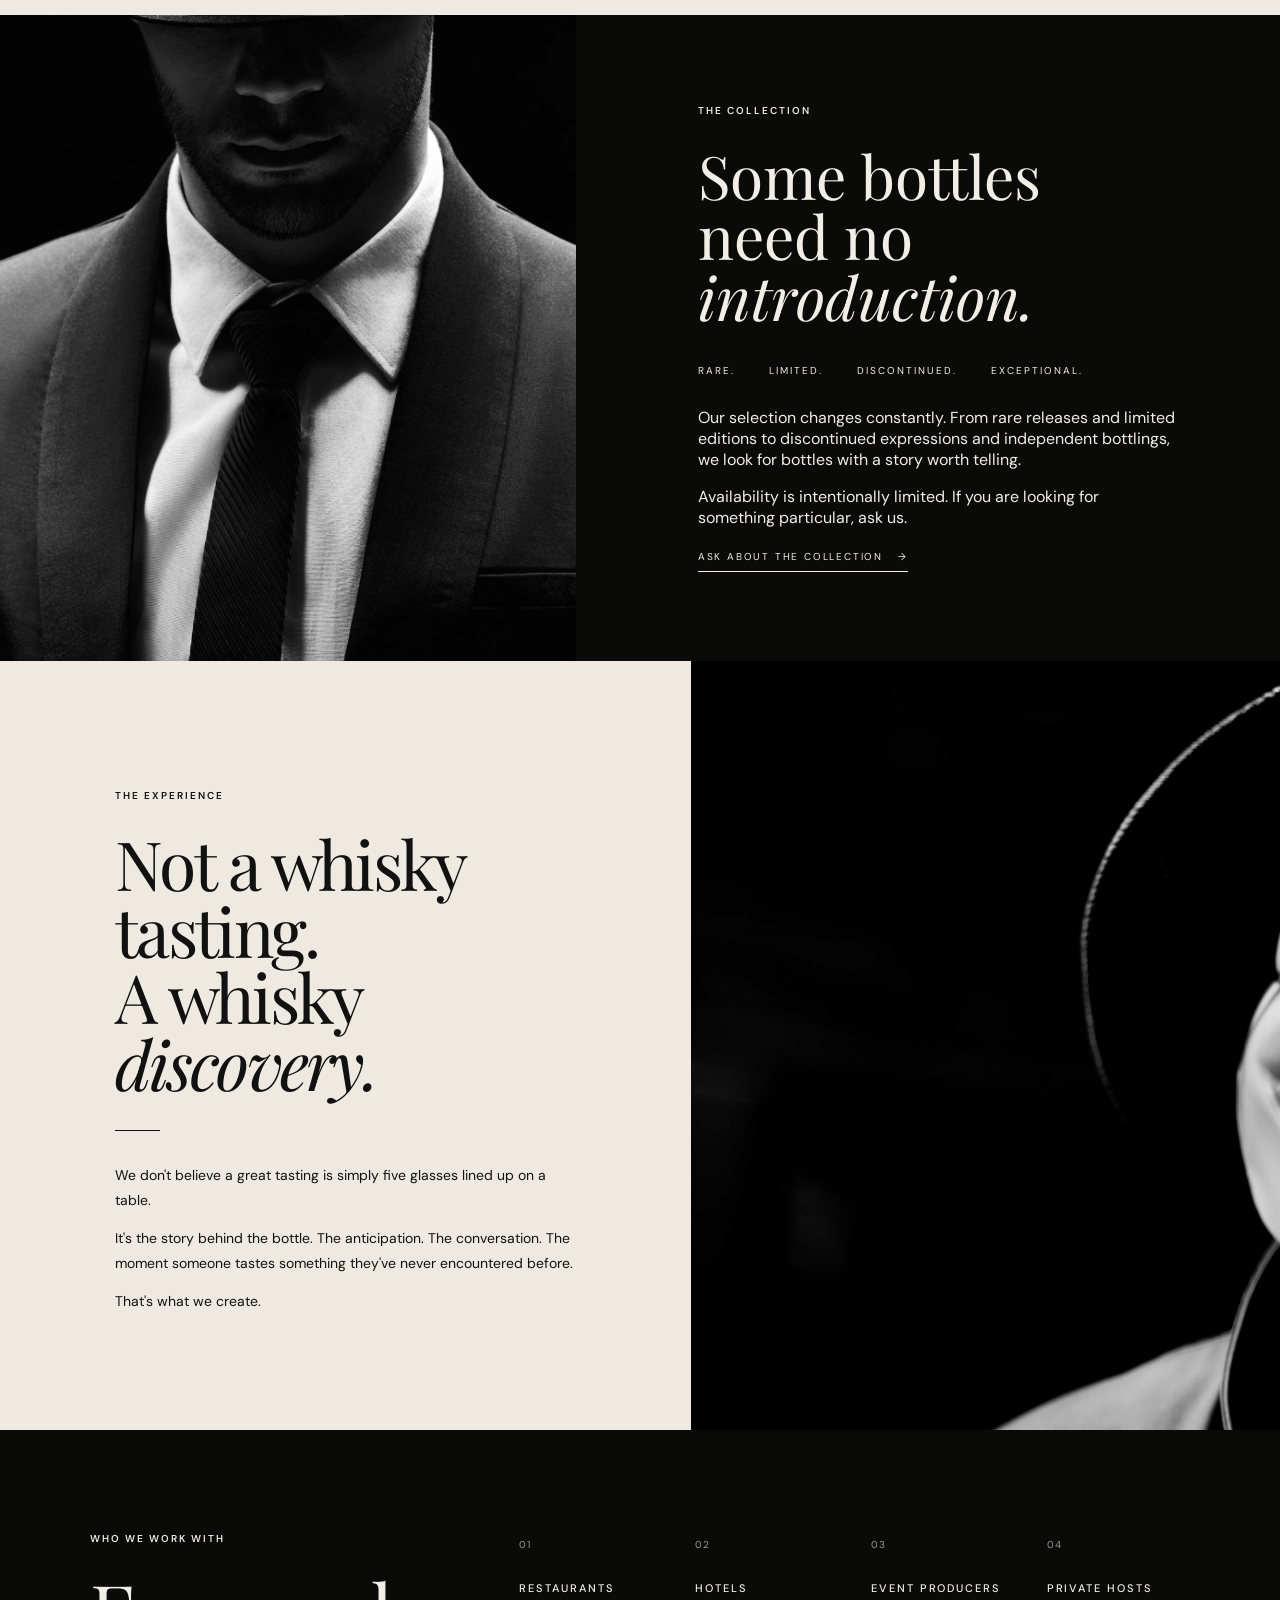
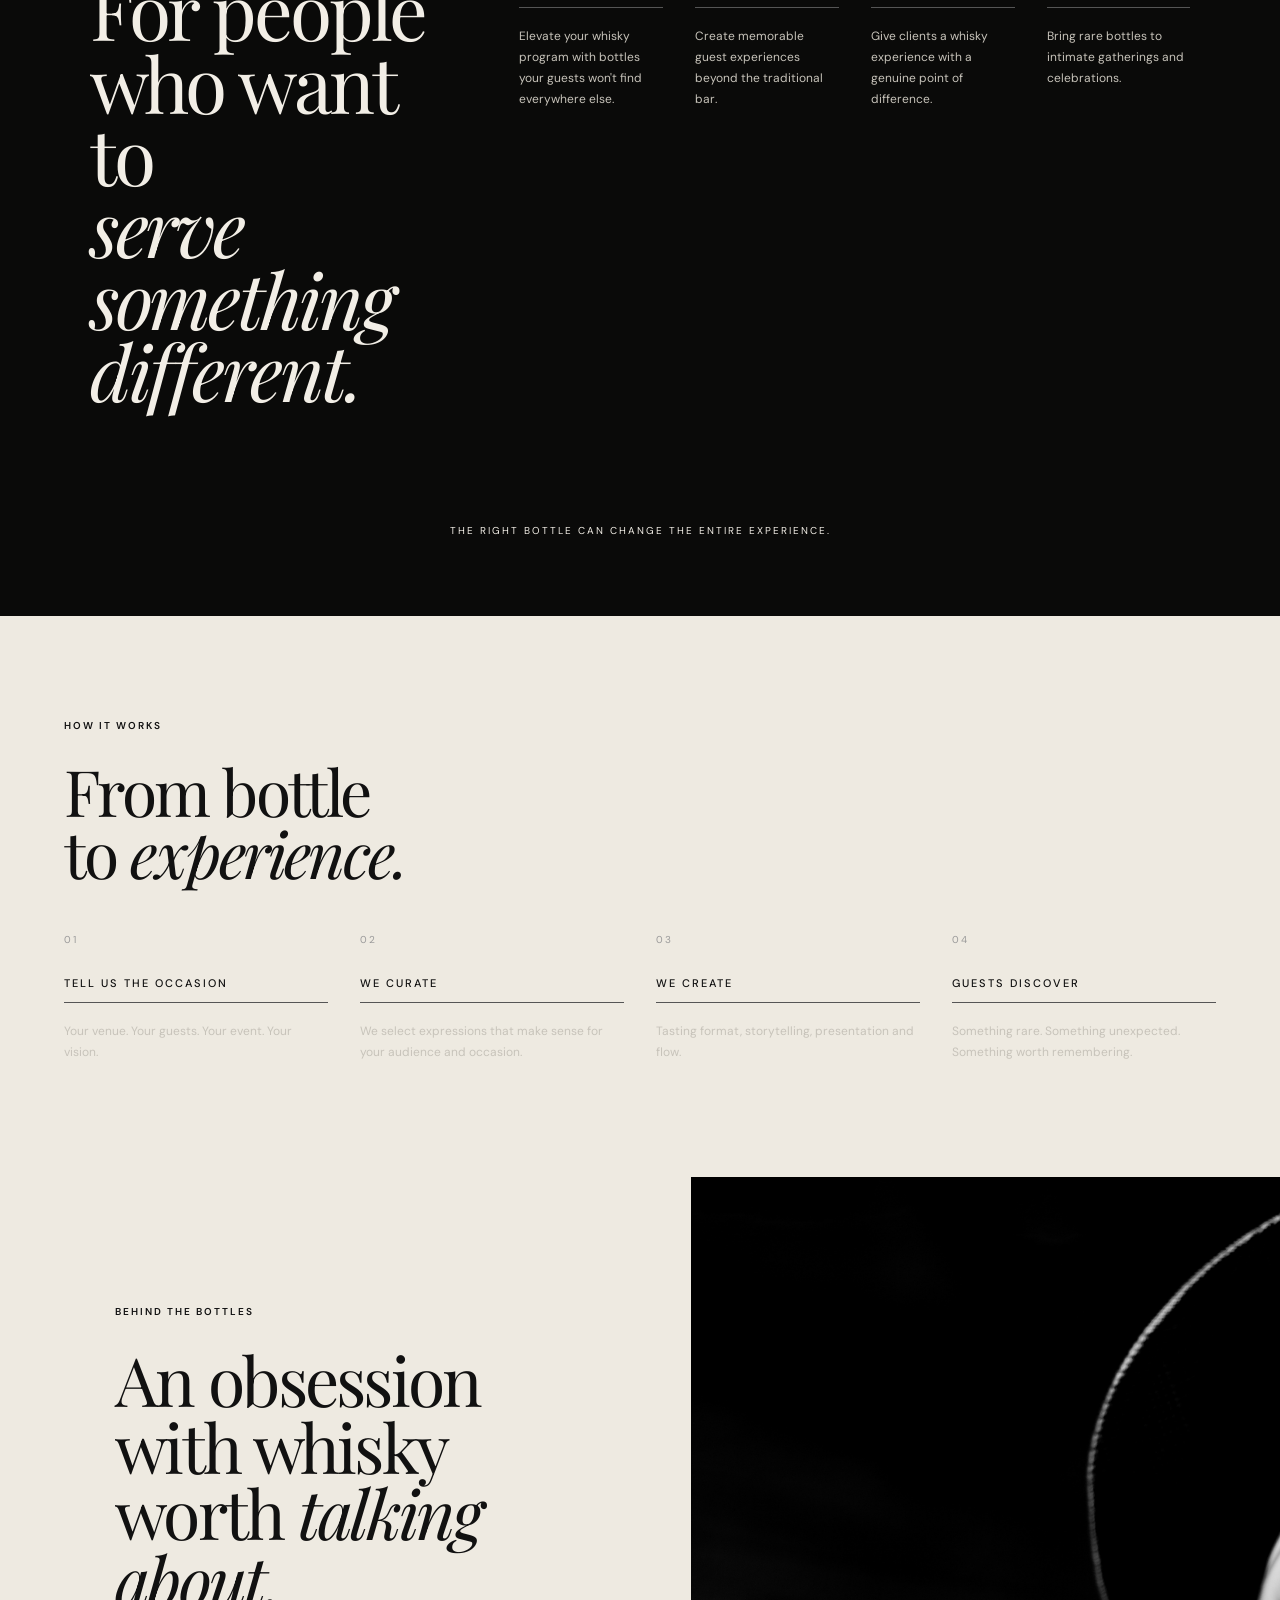
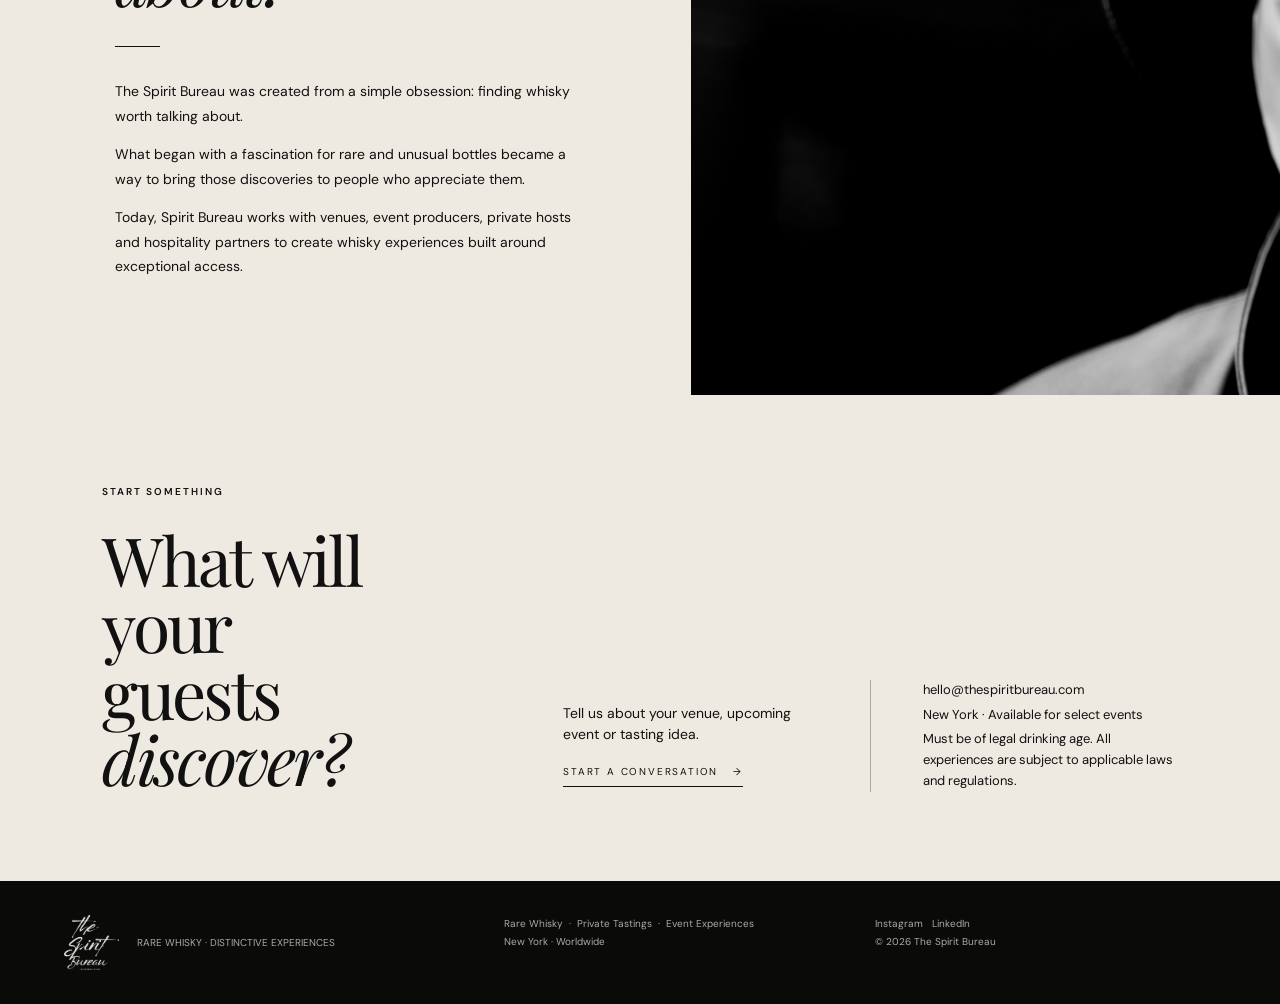
==== commit b90deeee: "Update contact email to new address" ====
--- a/index.html
+++ b/index.html
@@ -498,7 +498,7 @@
           upcoming event or tasting idea.
         </p>
 
-        <a class="text-link" href="mailto:hello@spiritbureau.com">
+        <a class="text-link" href="mailto:hello@thespiritbureau.com">
           START A CONVERSATION <span>→</span>
         </a>
 
@@ -506,8 +506,8 @@
 
       <div class="contact-details">
 
-        <a href="mailto:hello@spiritbureau.com">
-          hello@spiritbureau.com
+        <a href="mailto:hello@thespiritbureau.com">
+          hello@thespiritbureau.com
         </a>
 
         <p>New York · Available for select events</p>
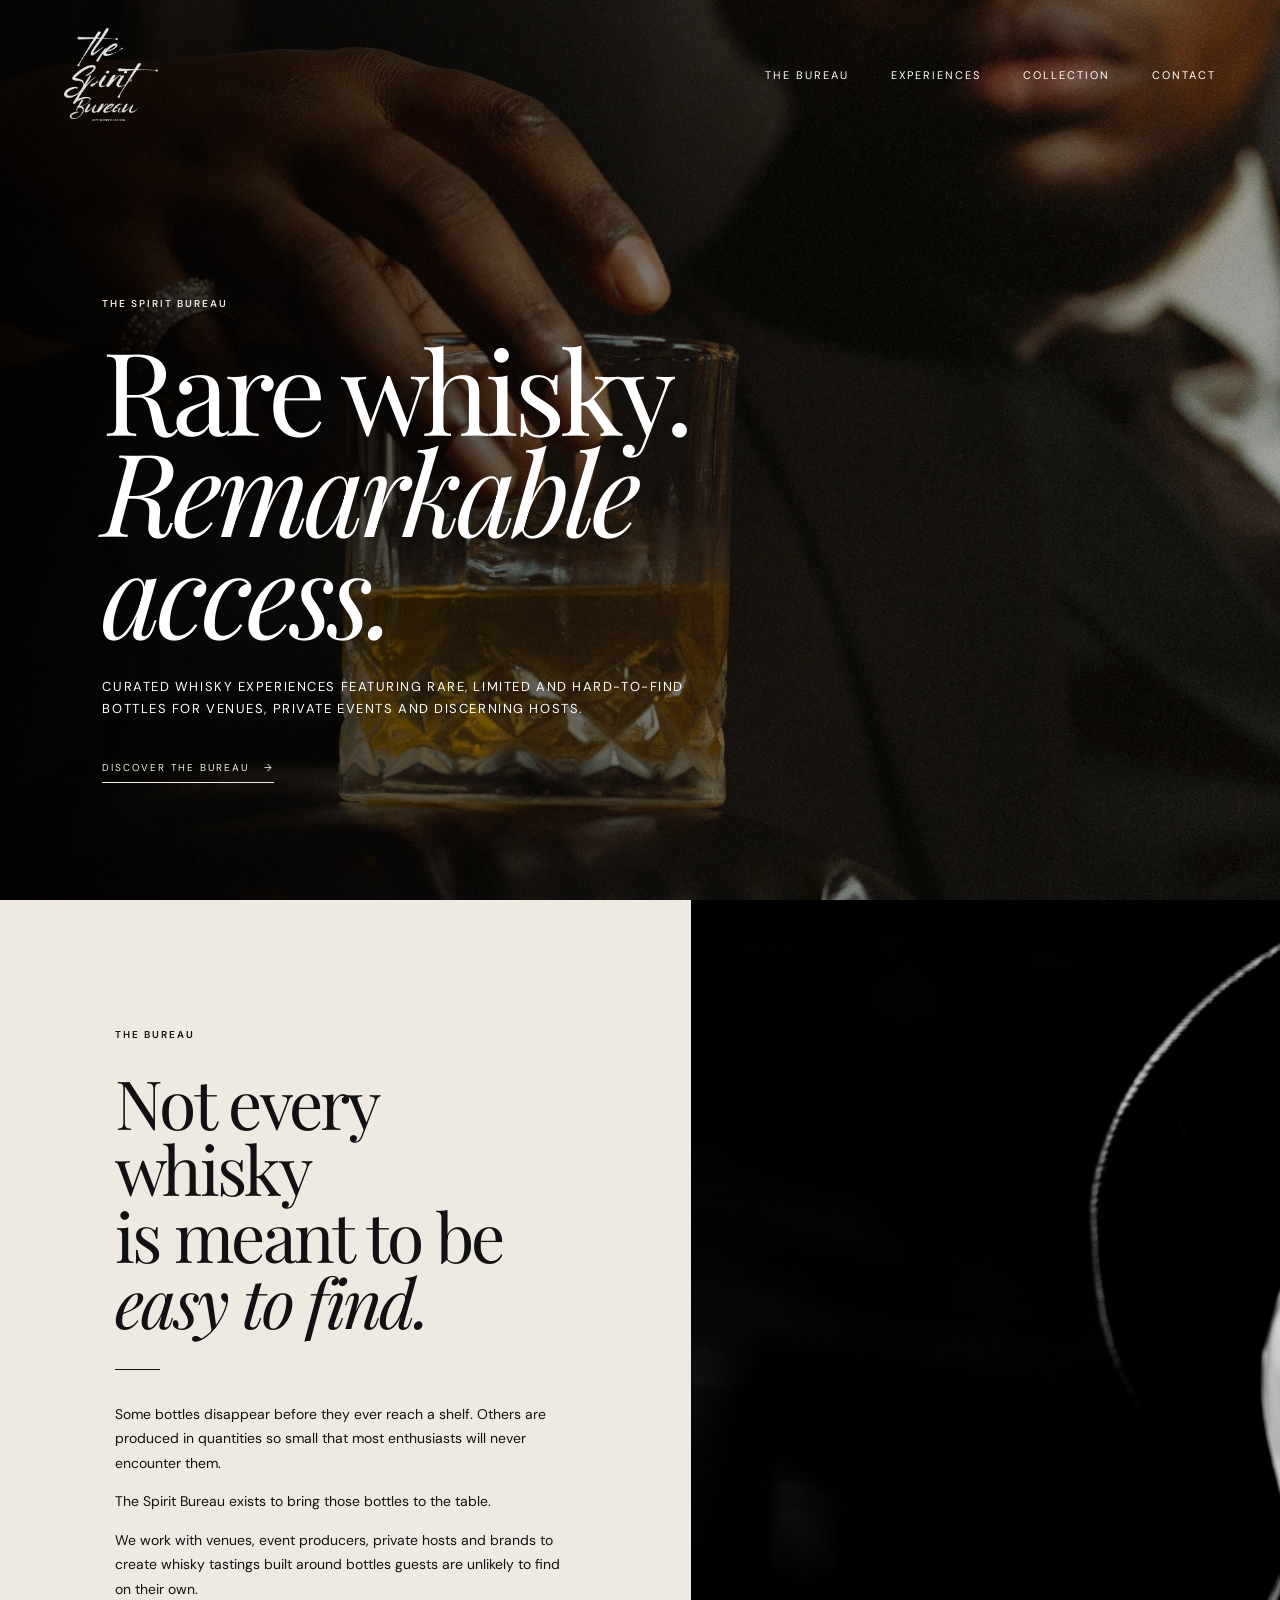
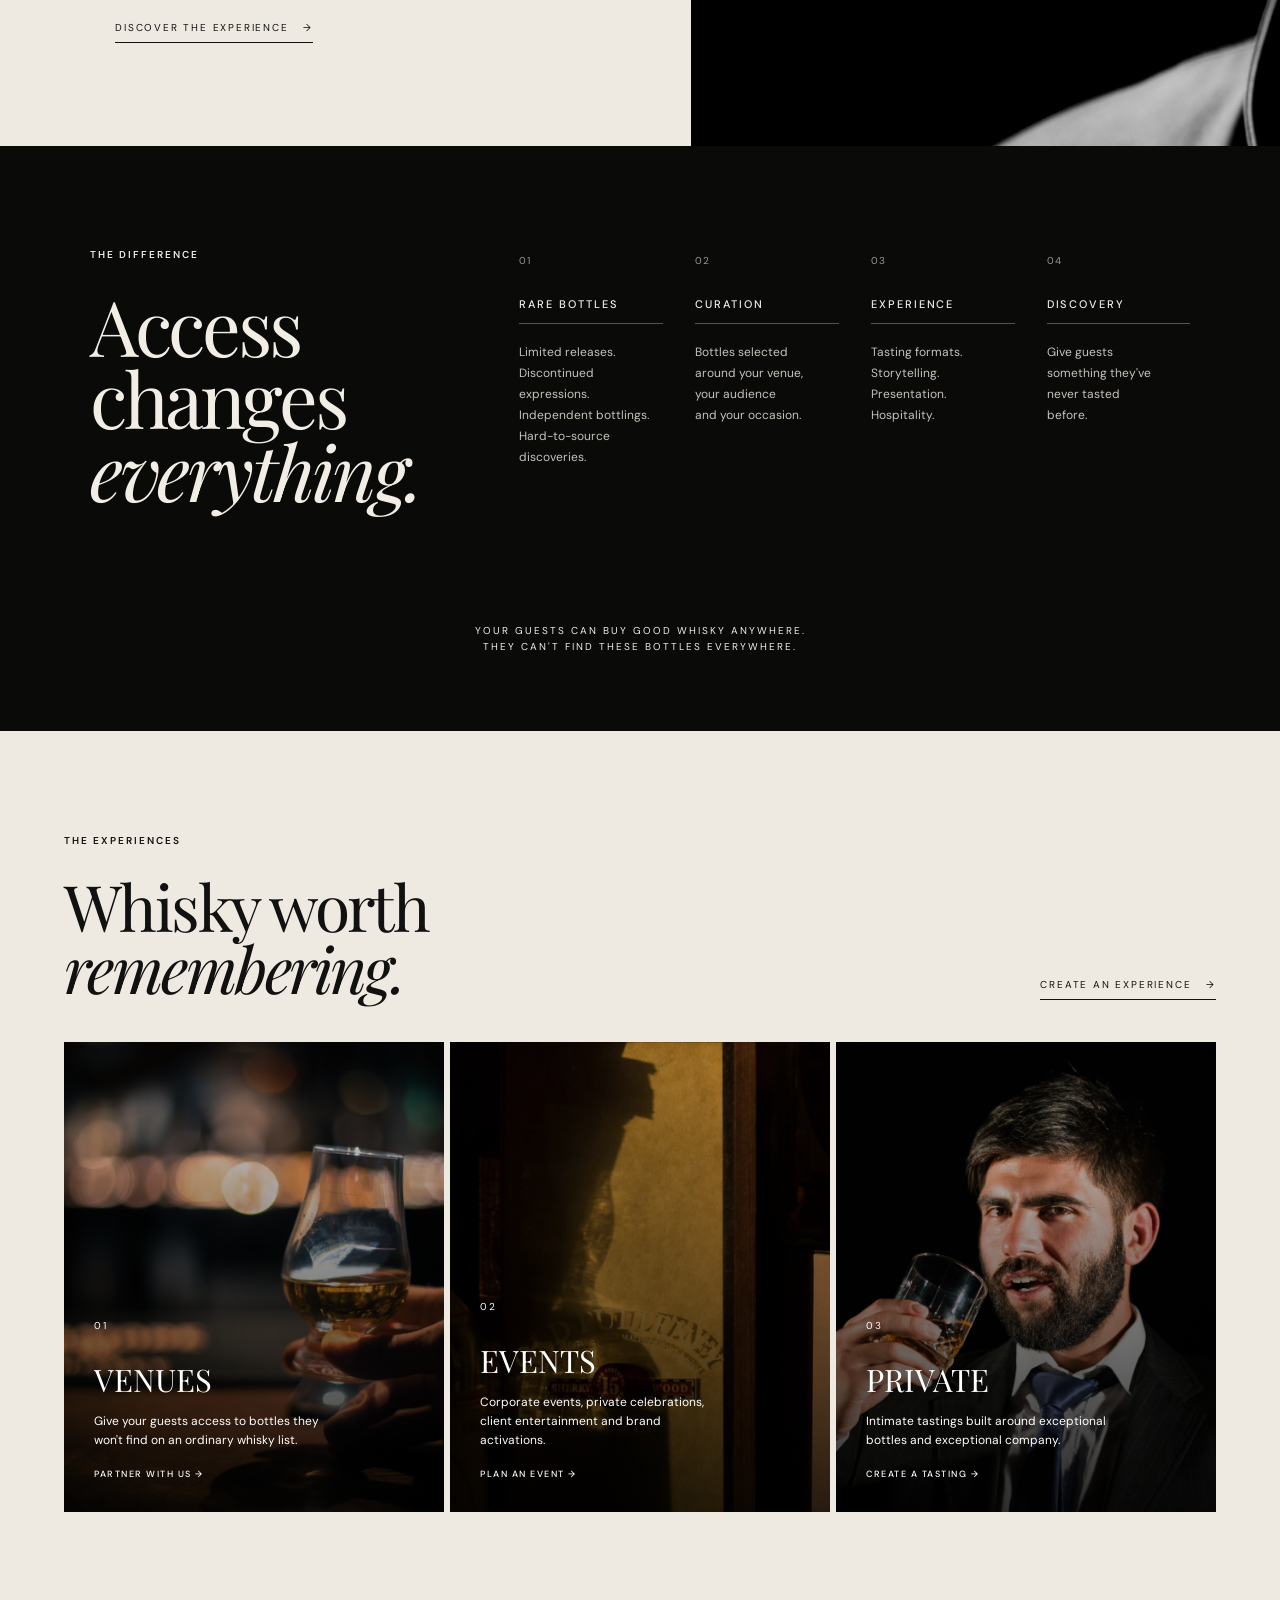
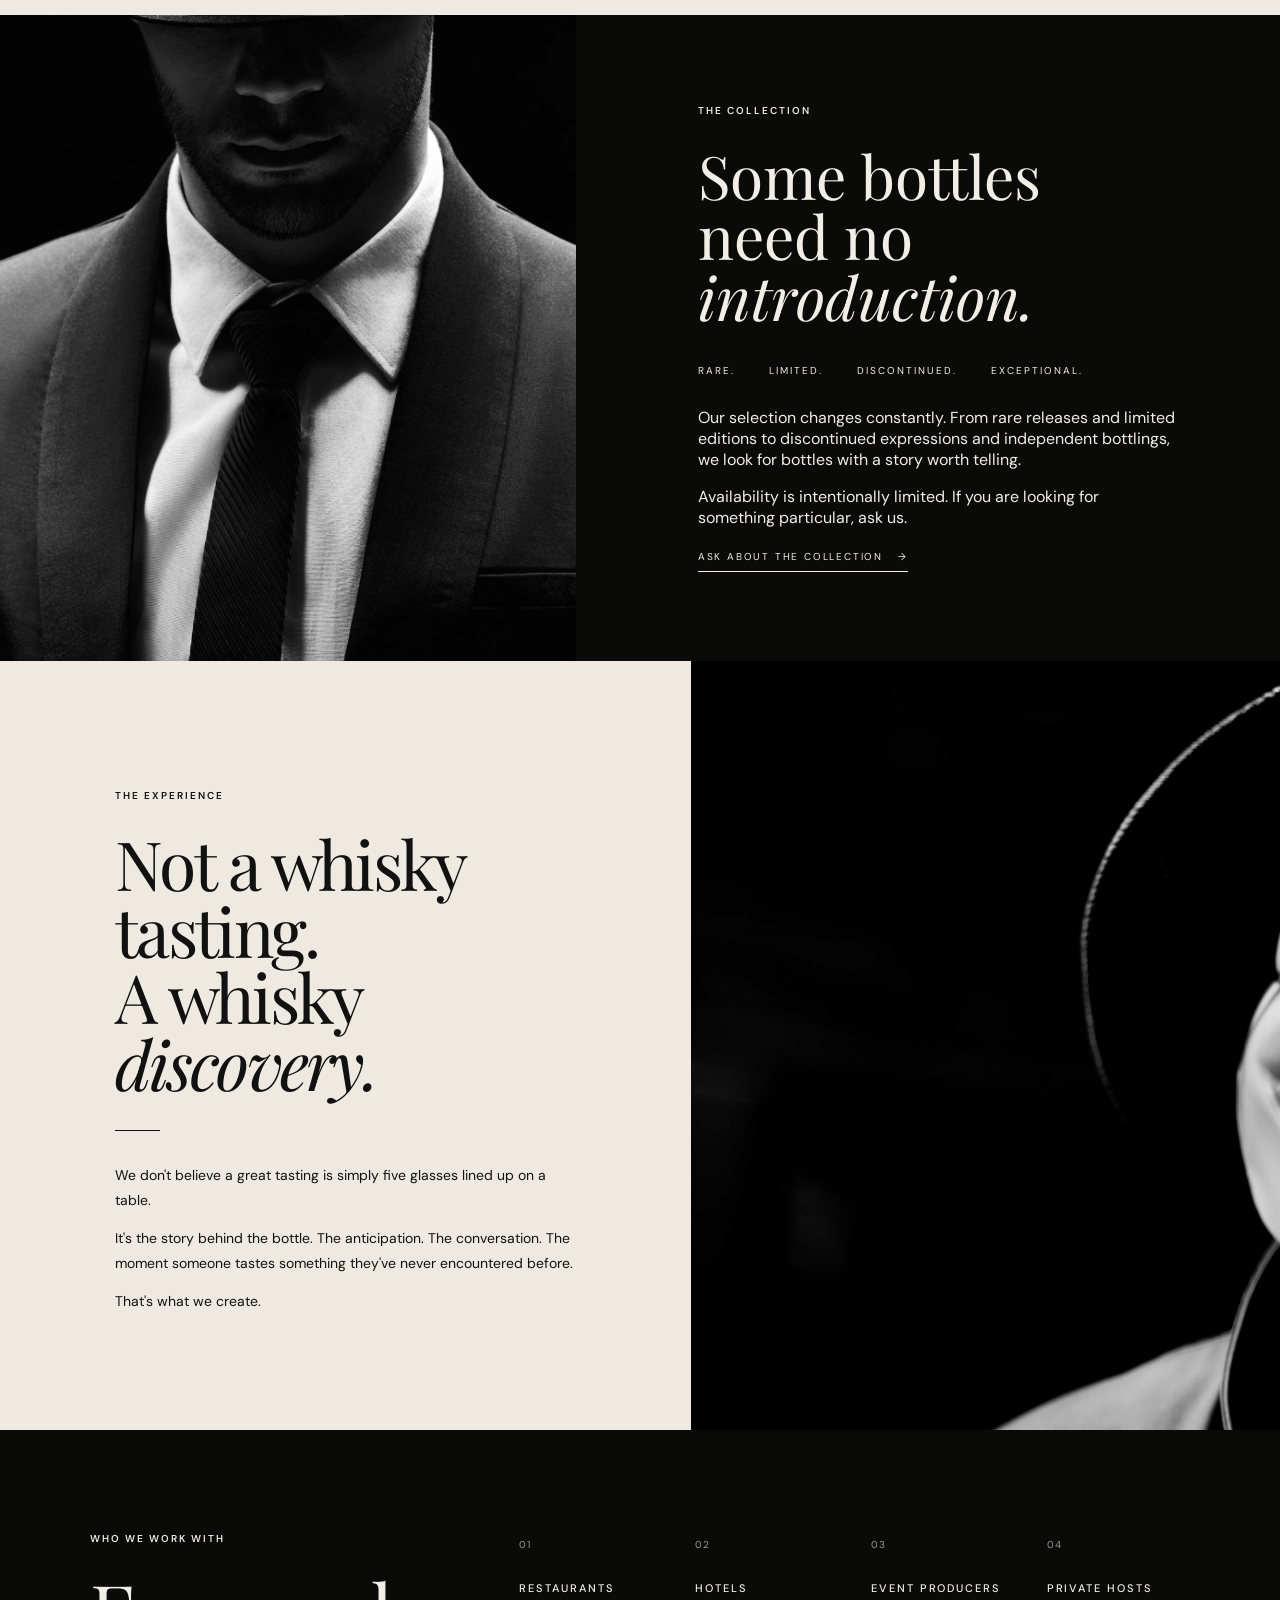
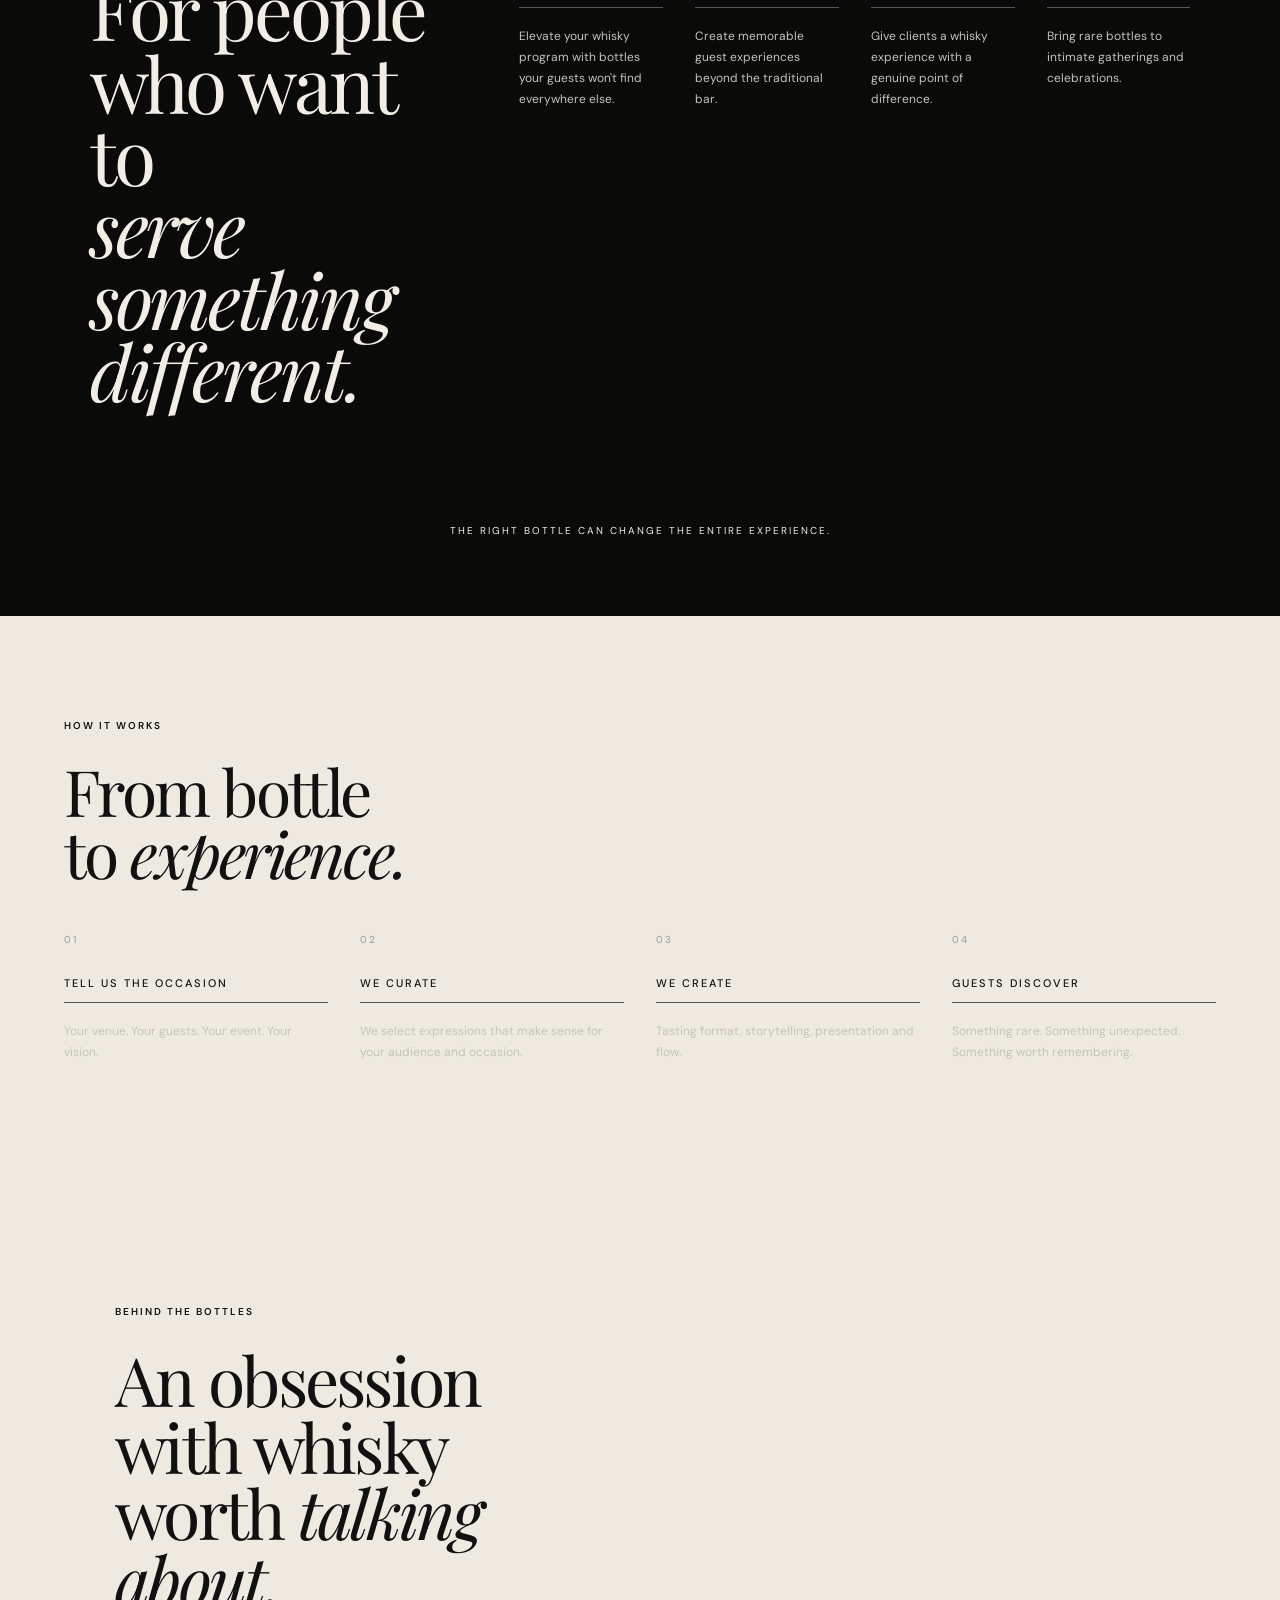
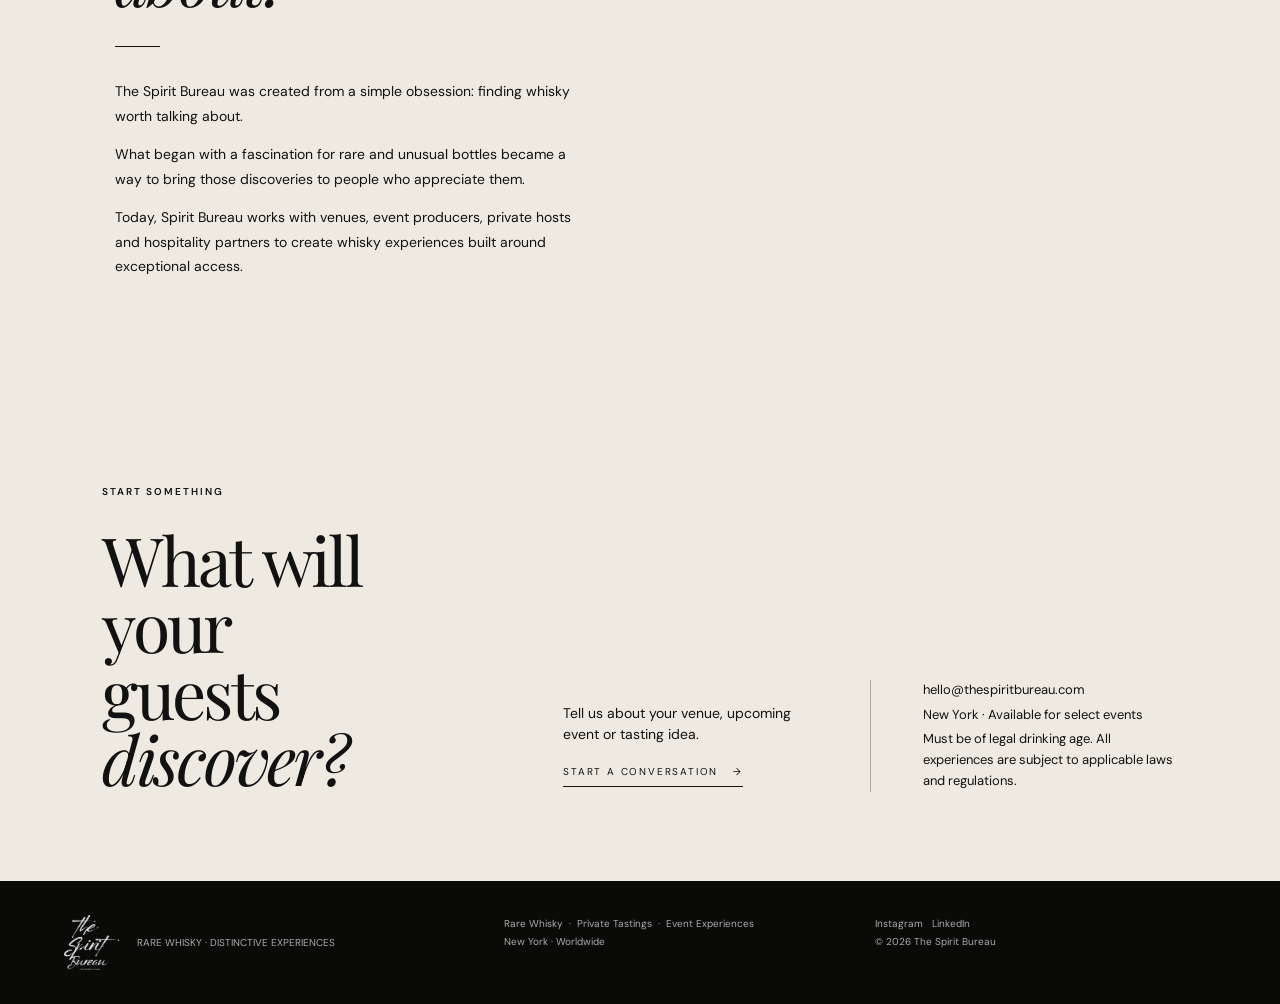
==== commit 8fe0034f: "Change editorial image class from 'image-chair' to 'image-mystery'" ====
--- a/index.html
+++ b/index.html
@@ -471,7 +471,7 @@
 
       </div>
 
-      <div class="editorial-image image-chair"
+      <div class="editorial-image image-mystery"
            role="img"
            aria-label="The Spirit Bureau founder and whisky collection">
       </div>
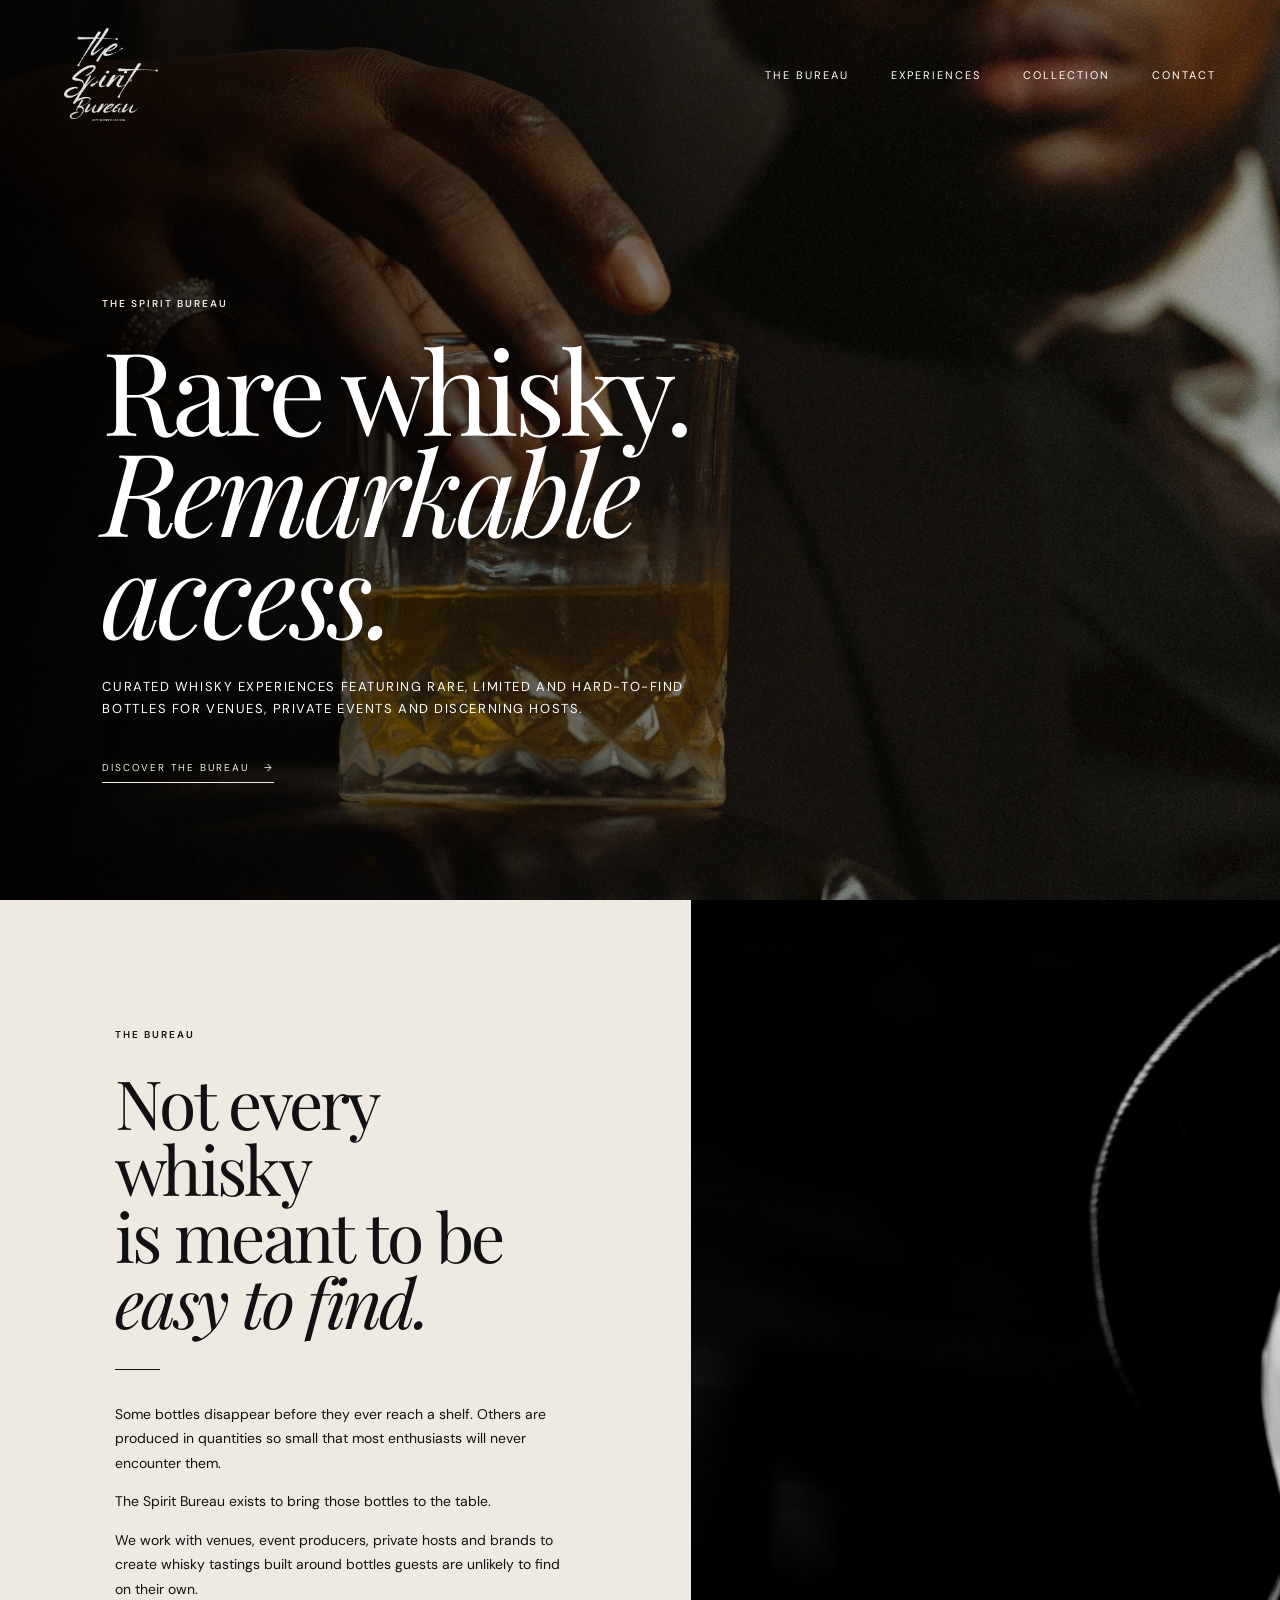
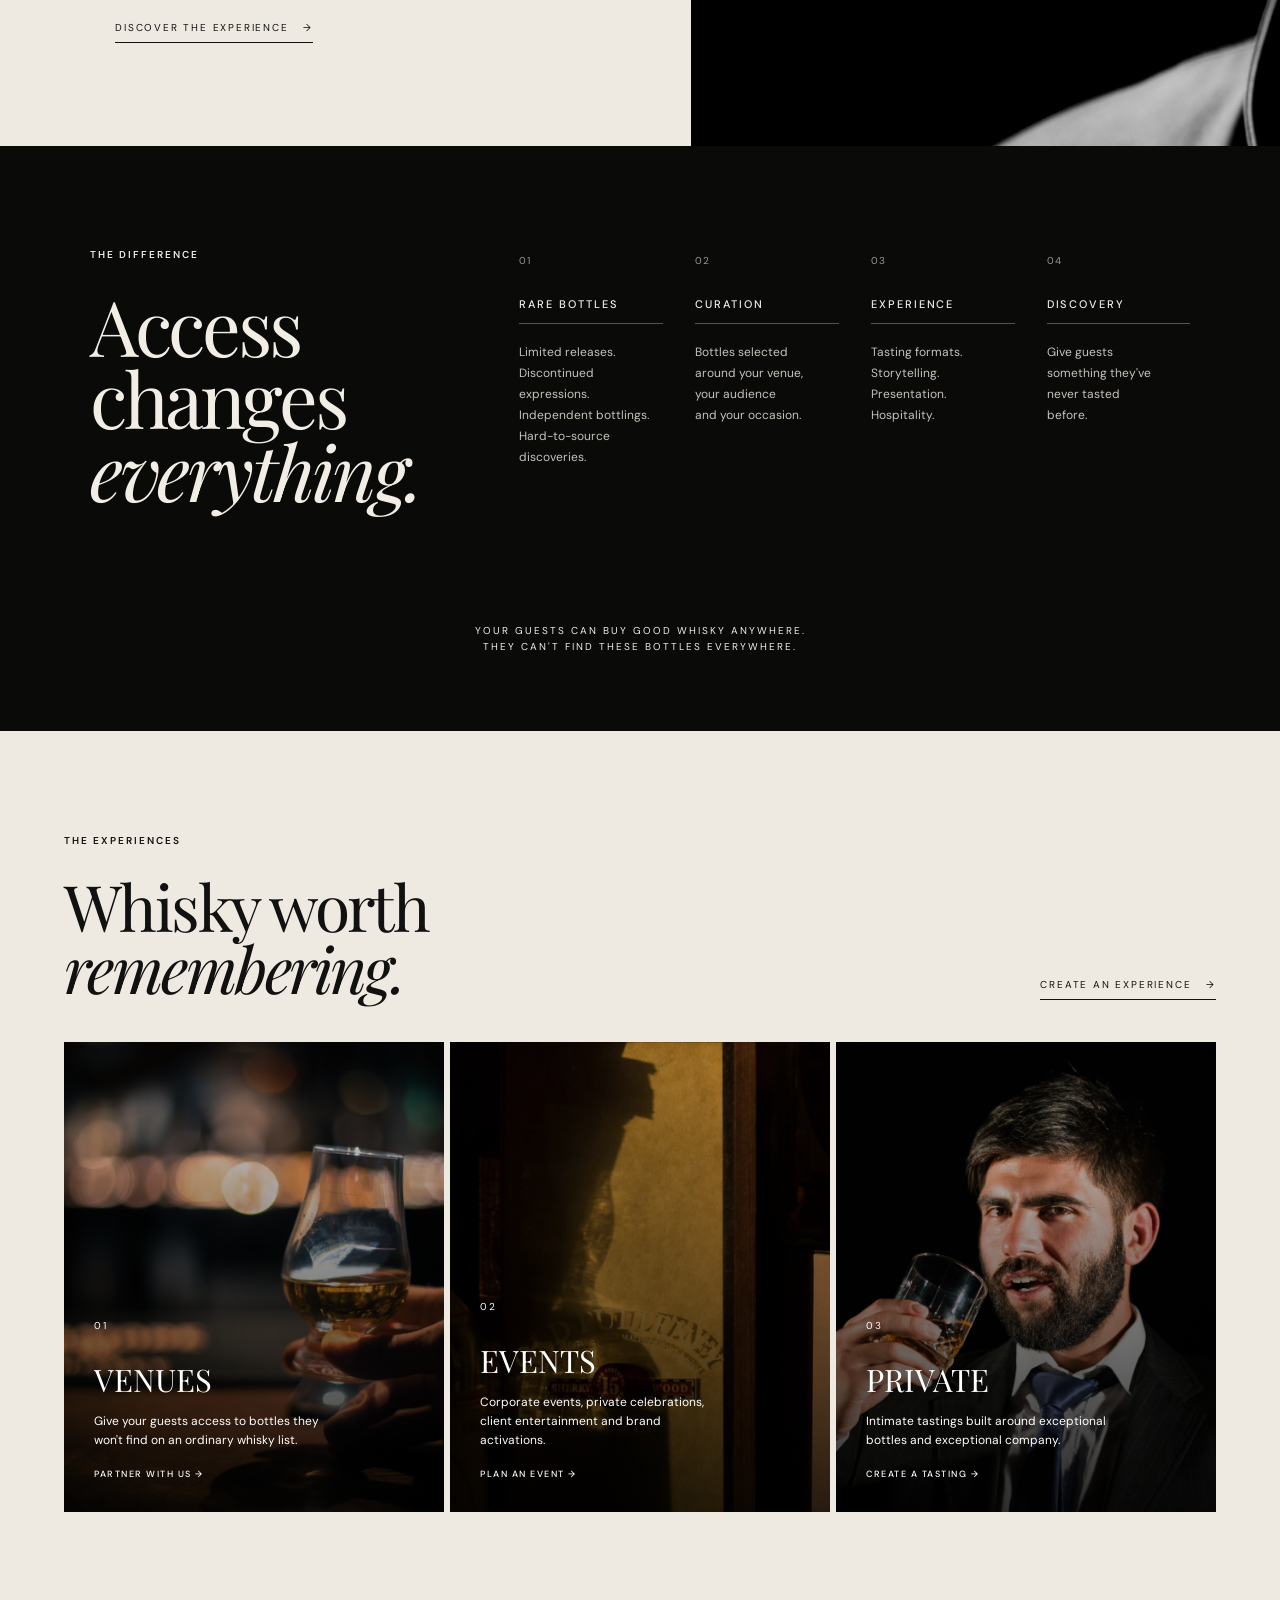
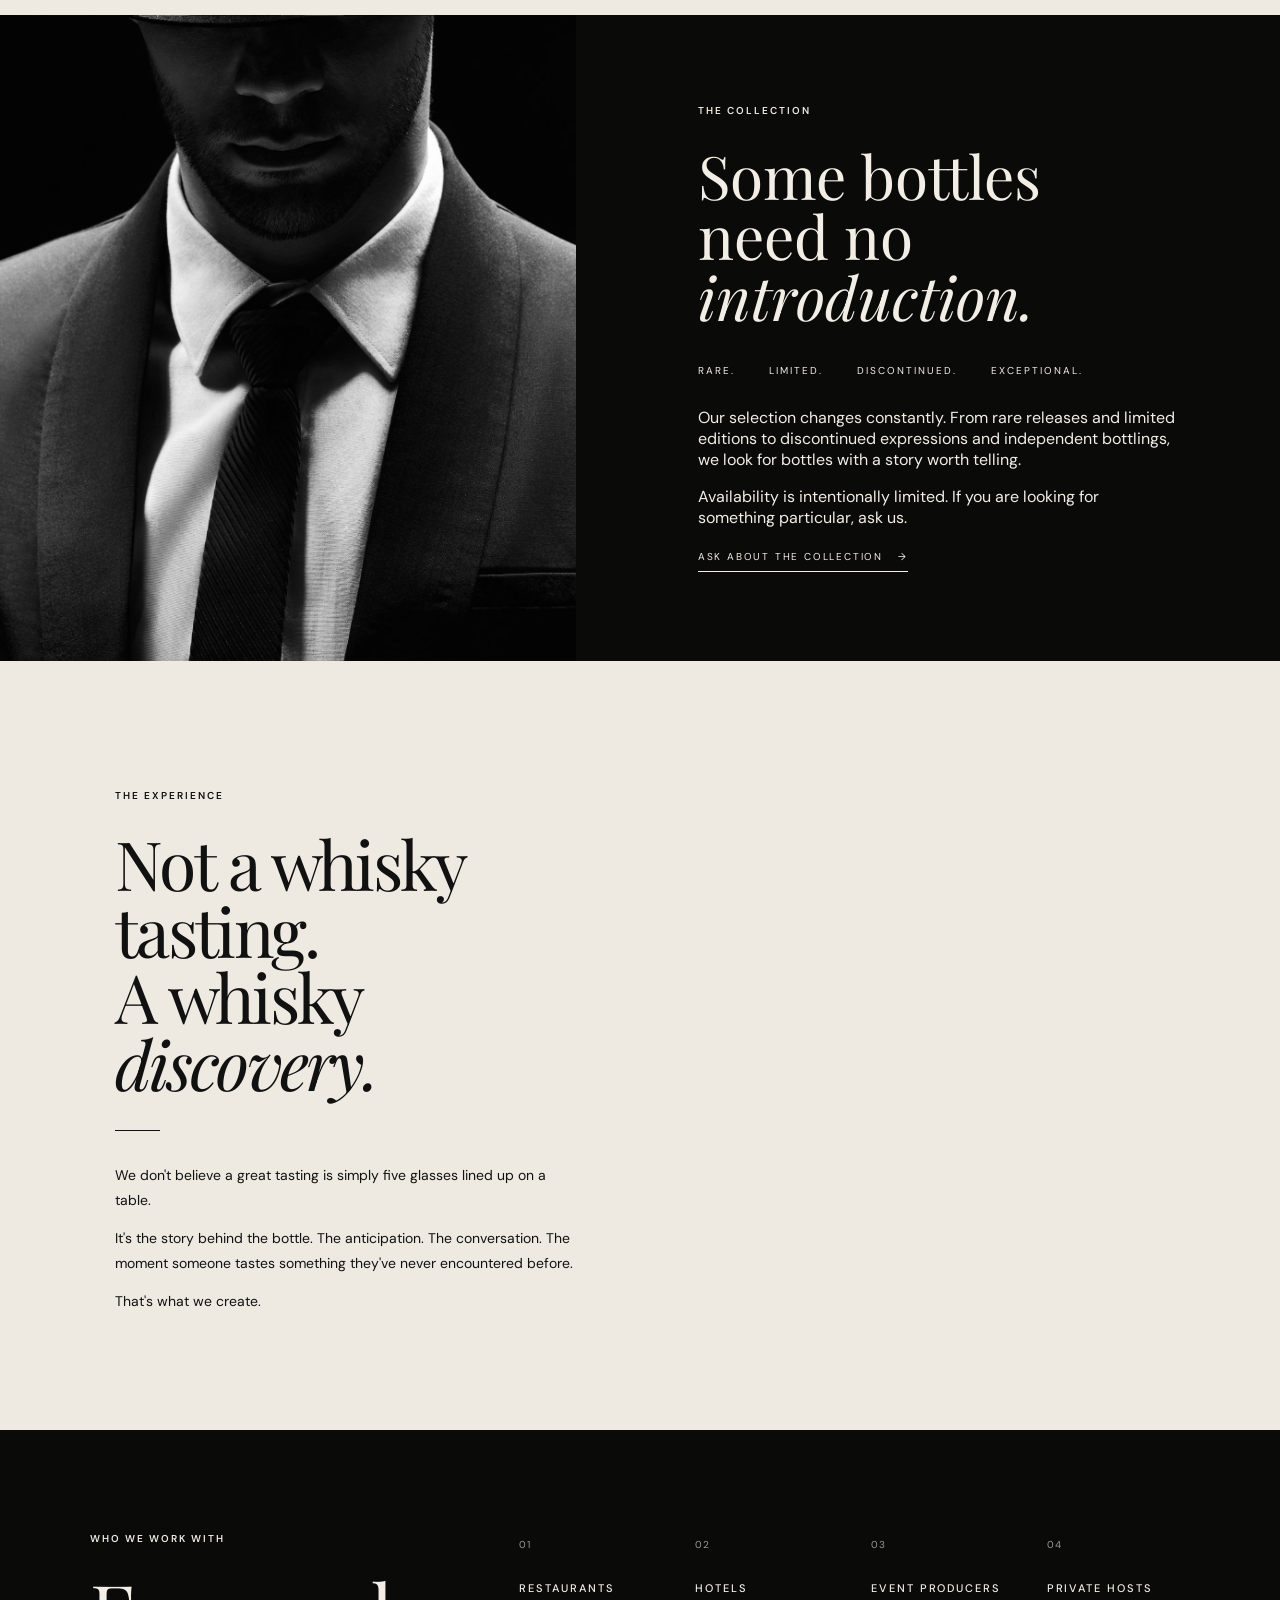
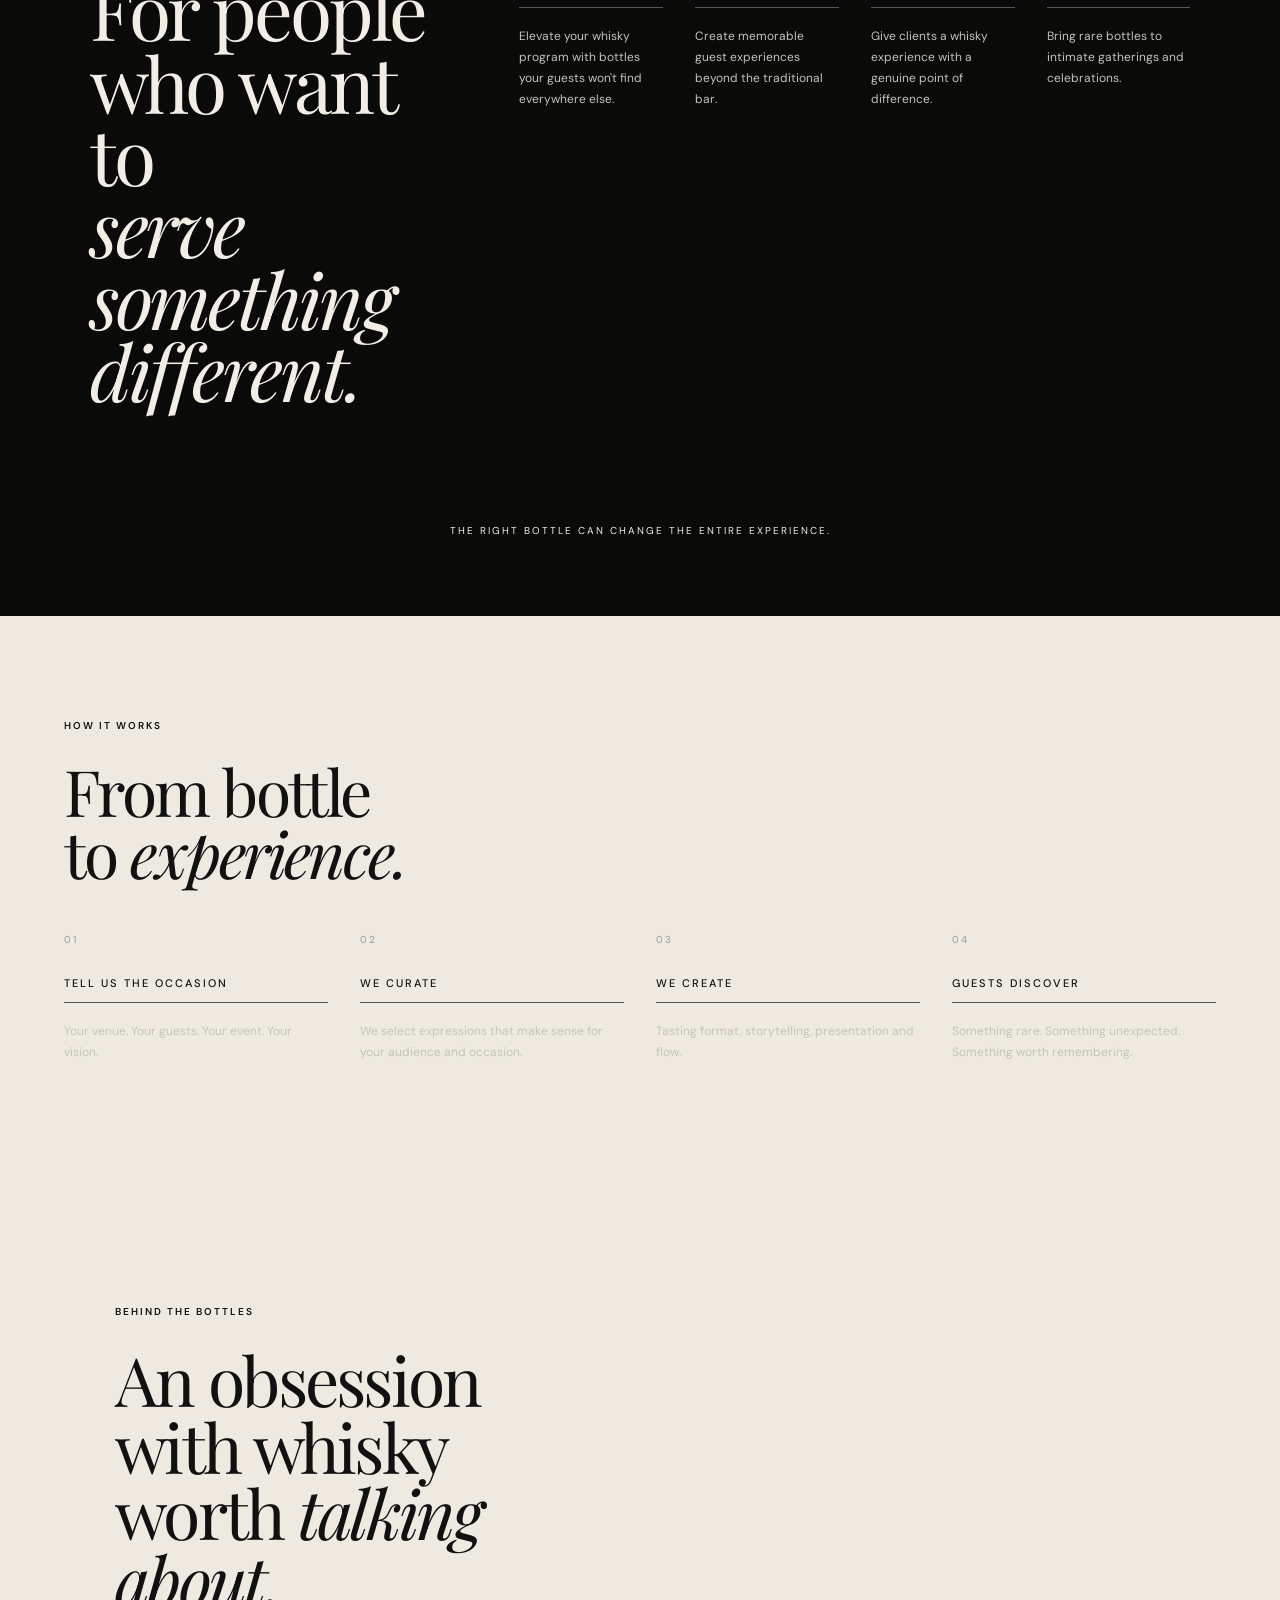
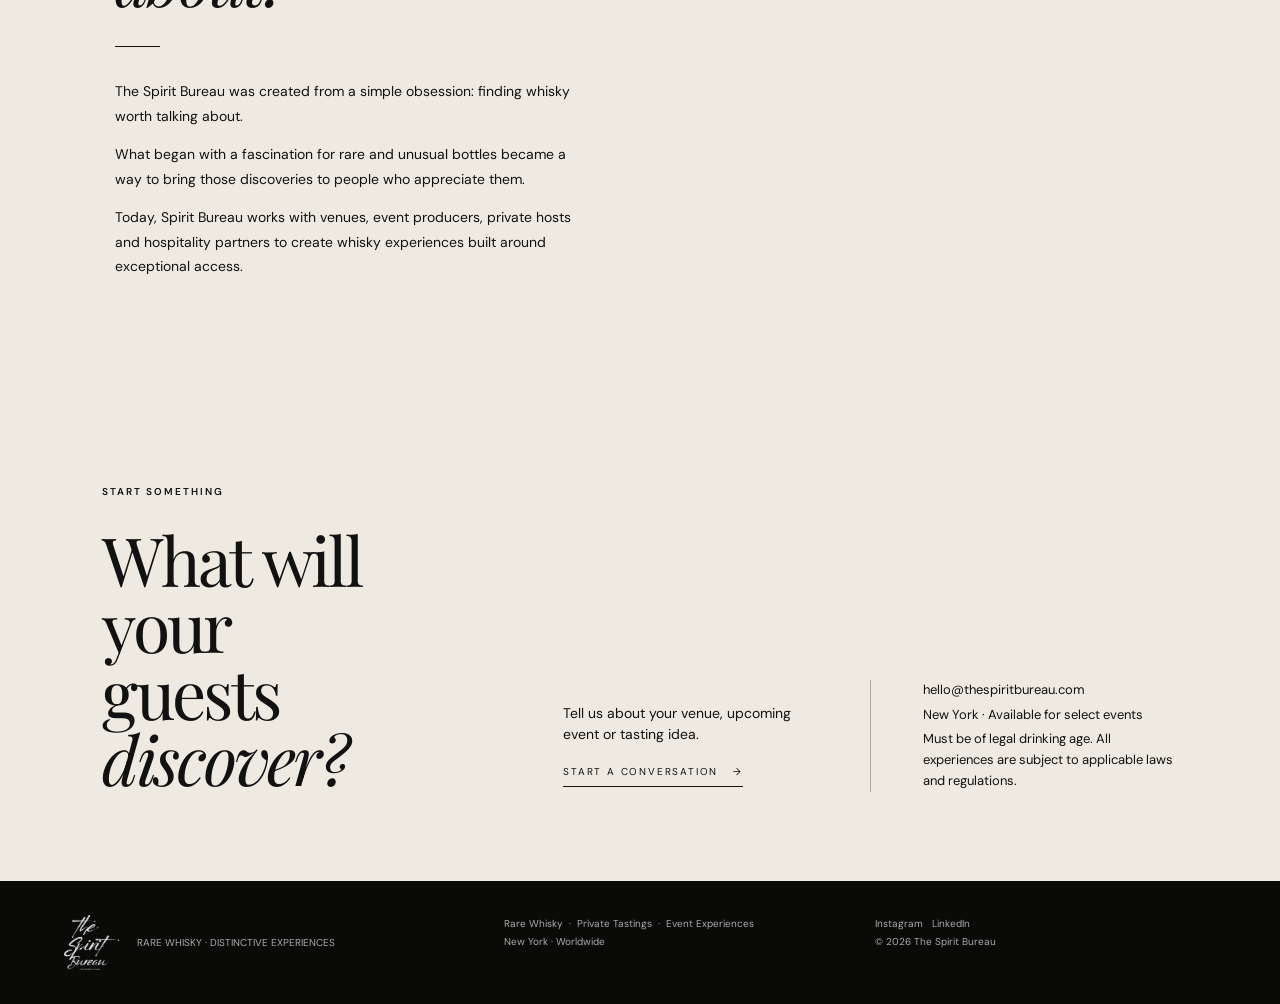
==== commit 79429885: "Change editorial image class from 'image-chair' to 'image-woman'" ====
--- a/index.html
+++ b/index.html
@@ -307,7 +307,7 @@
 
       </div>
 
-      <div class="editorial-image image-chair"
+      <div class="editorial-image image-woman"
            role="img"
            aria-label="Private whisky experience">
       </div>
